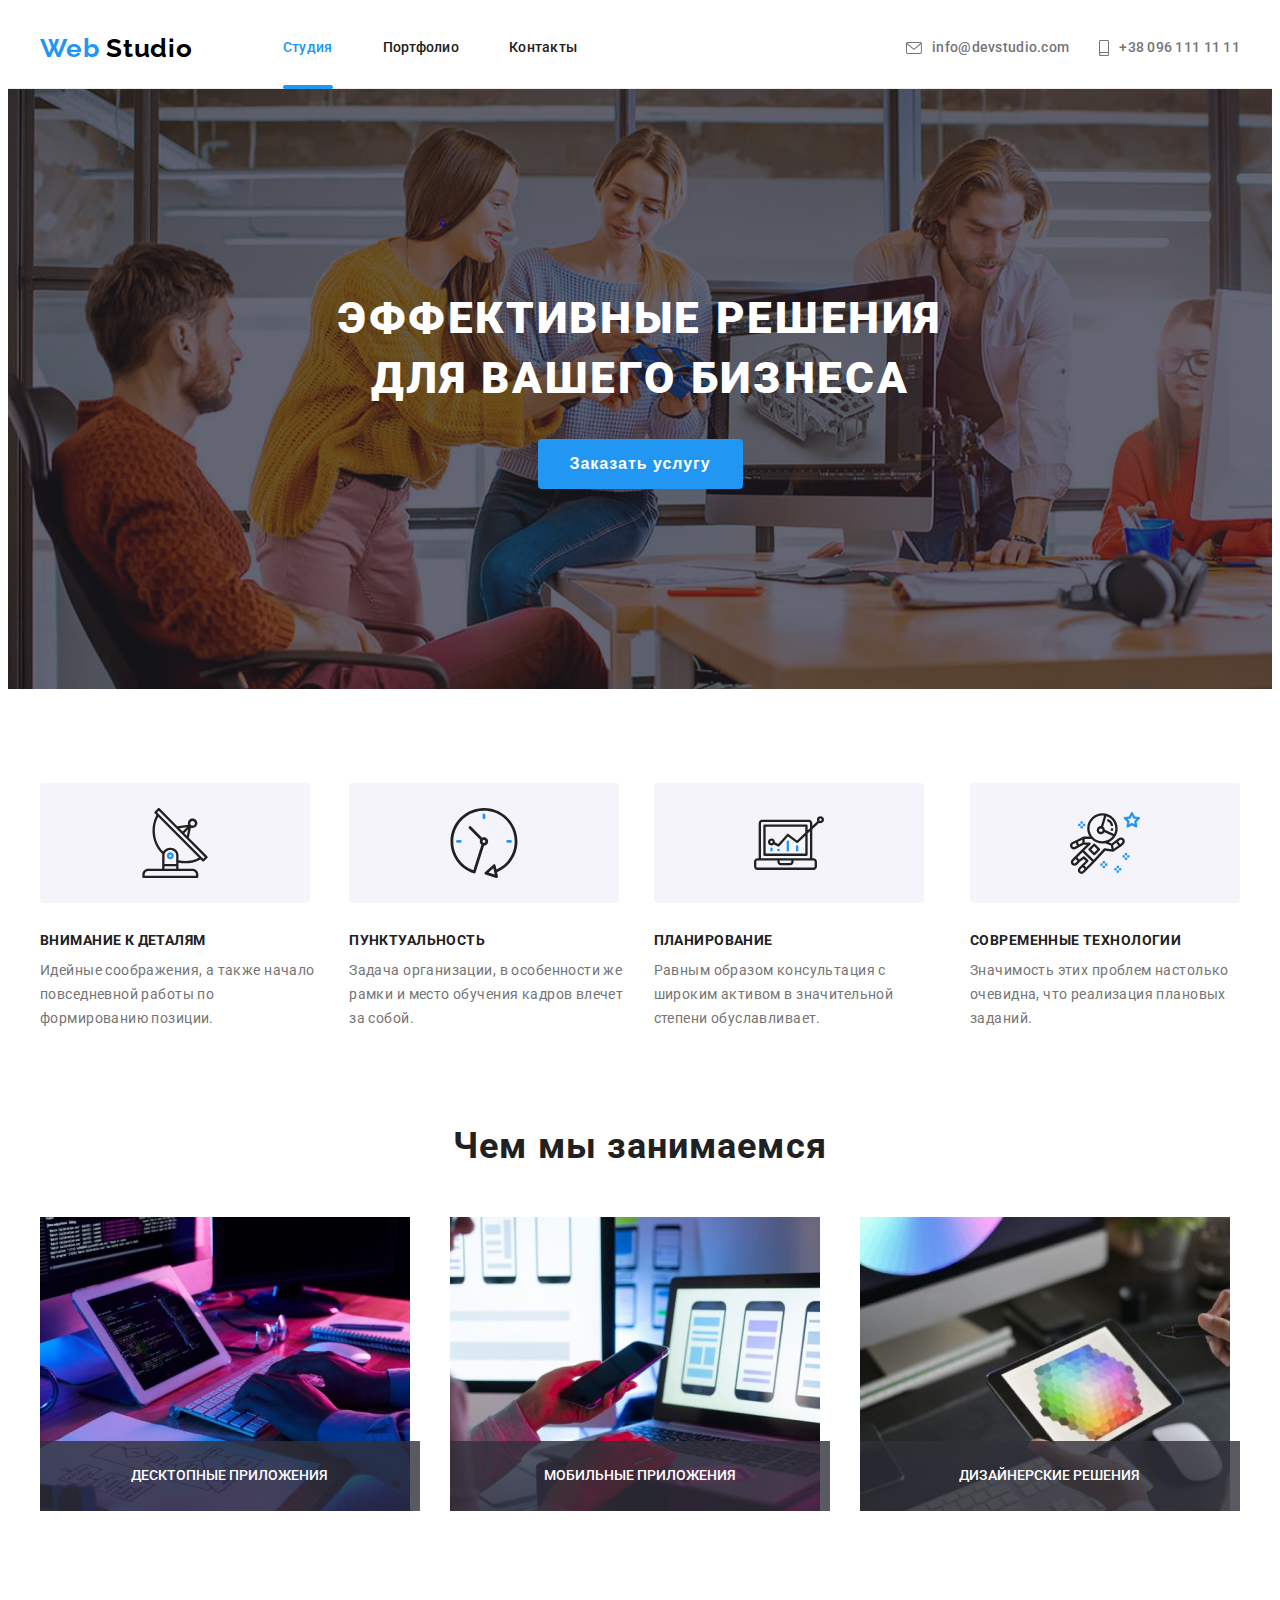
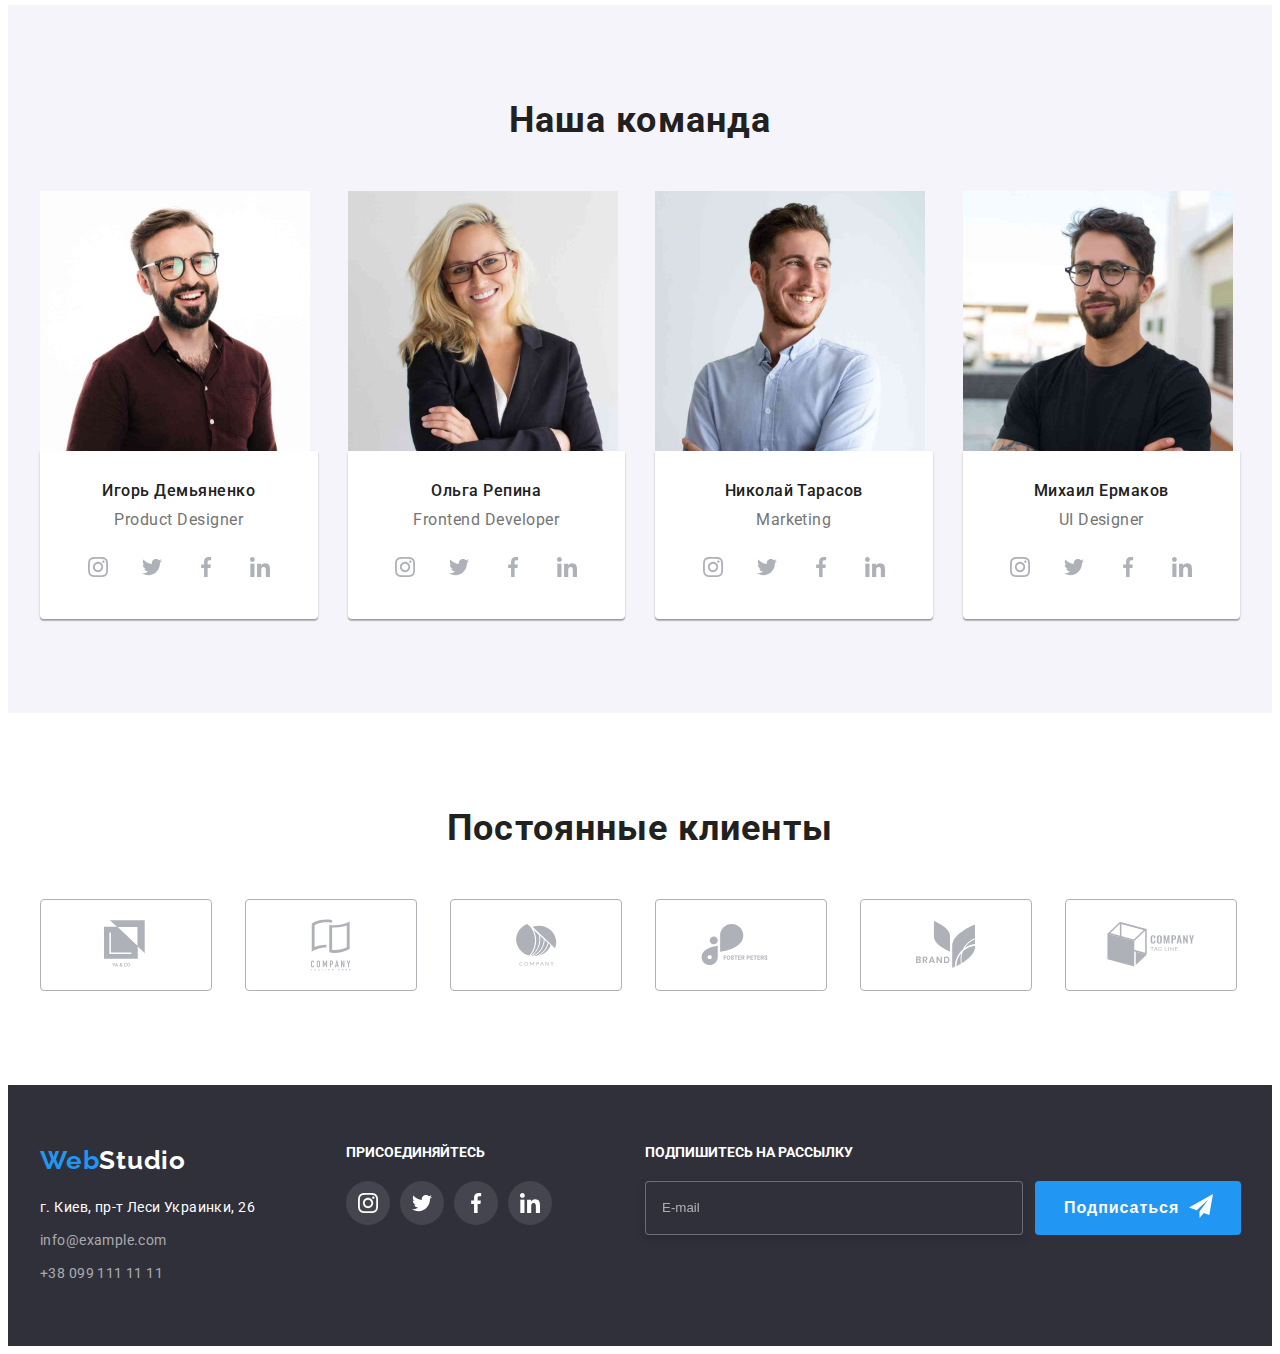
==== index.html @ 2ae550ab "initial" ====
<!DOCTYPE html>
<html lang="ru">
  <head>
    <meta charset="UTF-8" />
    <meta http-equiv="X-UA-Compatible" content="IE=edge" />
    <meta name="viewport" content="width=device-width, initial-scale=1.0" />
    <title>Document</title>
    <link rel="preconnect" href="https://fonts.gstatic.com" />
    <link
      href="https://fonts.googleapis.com/css2?family=Raleway:wght@700&family=Roboto:wght@400;500;700;900&display=swap"
      rel="stylesheet"
    />
    <link
      rel="stylesheet"
      href="https://cdnjs.cloudflare.com/ajax/libs/modern-normalize/1.0.0/modern-normalize.min.css"
      integrity="sha512-ISS7cAi1PEhQ8jnbJpJZMd29NlhNj4AWYyLOSp2CE/CsHxTCu+r+t0D2yoJudVrd0/8fTVPUVDzY5Tvli75u/g=="
      crossorigin="anonymous"
    />
    <link rel="stylesheet" href="./css/styles.css" />
  </head>
  <body>
    <header class="header">
      <div class="container">
        <nav class="navigation">
          <a class="logo link" href="./index.html">
            Web
            <span class="logo-item-header">Studio</span>
          </a>
          <ul class="navigation-list list">
            <li class="navigation-list-item">
              <a class="navigation-link link current" href="./index.html">
                Студия
              </a>
            </li>
            <li class="navigation-list-item">
              <a class="navigation-link link" href="./portfolio.html">
                Портфолио
              </a>
            </li>
            <li class="navigation-list-item">
              <a class="navigation-link link" href="">Контакты</a>
            </li>
          </ul>
        </nav>
        <ul class="list contacts-list">
          <li class="email-link-item">
            <a class="email-link link" href="mailto:info@devstudio.com">
              <svg class="icon-envelope">
                <use href="./images/sprite.svg#icon-envelope"></use>
              </svg>
              info@devstudio.com
            </a>
          </li>
          <li class="phone-link-item">
            <a class="phone-link link" href="tel:+380961111111">
              <svg class="icon-phone">
                <use href="./images/sprite.svg#icon-smartphone"></use>
              </svg>
              +38 096 111 11 11
            </a>
          </li>
        </ul>
      </div>
    </header>
    <main>
      <!-- Hero -->
      <section class="hero">
        <div class="container">
          <h1 class="hero-title">Эффективные решения для вашего бизнеса</h1>
          <button class="modal-btn" type="button" data-modal-open>
            Заказать услугу
          </button>
        </div>
      </section>
      <!-- Advantages -->
      <section class="advantages">
        <div class="container">
          <h2 class="visually-hidden">Преимущества</h2>
          <ul class="advantages-list list">
            <li class="advantages-item">
              <div class="advantages-icon">
                <svg class="advantages-icon-item">
                  <use href="./images/sprite.svg#icon-antenna"></use>
                </svg>
              </div>
              <h3 class="advantages-title">Внимание к деталям</h3>
              <p class="advantages-text">
                Идейные соображения, а также начало повседневной работы по
                формированию позиции.
              </p>
            </li>
            <li class="advantages-item">
              <div class="advantages-icon">
                <svg class="advantages-icon-item">
                  <use href="./images/sprite.svg#icon-clock"></use>
                </svg>
              </div>
              <h3 class="advantages-title">Пунктуальность</h3>
              <p class="advantages-text">
                Задача организации, в особенности же рамки и место обучения
                кадров влечет за собой.
              </p>
            </li>
            <li class="advantages-item">
              <div class="advantages-icon">
                <svg class="advantages-icon-item">
                  <use href="./images/sprite.svg#icon-diagram"></use>
                </svg>
              </div>
              <h3 class="advantages-title">Планирование</h3>
              <p class="advantages-text">
                Равным образом консультация с широким активом в значительной
                степени обуславливает.
              </p>
            </li>
            <li class="advantages-item">
              <div class="advantages-icon">
                <svg class="advantages-icon-item">
                  <use href="./images/sprite.svg#icon-astronaut"></use>
                </svg>
              </div>
              <h3 class="advantages-title">Современные технологии</h3>
              <p class="advantages-text">
                Значимость этих проблем настолько очевидна, что реализация
                плановых заданий.
              </p>
            </li>
          </ul>
        </div>
      </section>
      <!-- What we do -->
      <section class="occupation">
        <div class="container">
          <h2 class="occupation-title">Чем мы занимаемся</h2>
          <ul class="occupation-list list">
            <li class="occupation-item">
              <img
                class="occupation-img"
                src="./images/what_we_do/box_1.jpg"
                alt="Набирает текст"
                width="370"
                height="294"
              />
              <p class="occupation-text">Десктопные приложения</p>
            </li>
            <li class="occupation-item">
              <img
                src="./images/what_we_do/box_2.jpg"
                alt="Адаптирует под мобильные устройства"
                width="370"
                height="294"
              />
              <p class="occupation-text">Мобильные приложения</p>
            </li>
            <li class="occupation-item">
              <img
                src="./images/what_we_do/box_3.jpg"
                alt="Выбирает цвет"
                width="370"
                height="294"
              />
              <p class="occupation-text">Дизайнерские решения</p>
            </li>
          </ul>
        </div>
      </section>
      <!-- Our Team -->
      <section class="team">
        <div class="container">
          <h2 class="team-title">Наша команда</h2>
          <ul class="team-list list">
            <li class="team-list-item">
              <img
                class="team-list-img"
                src="./images/our_team/ihor_demyanenko.jpg"
                alt=""
                width="270"
                height="260"
              />
              <div class="team-list-wrapper">
                <h3 class="team-list-title">Игорь Демьяненко</h3>
                <p class="team-list-occupation">Product Designer</p>
                <ul class="social-list list">
                  <li class="social-list-item">
                    <a href="" class="social-list-link link">
                      <svg class="social-list-icon">
                        <use href="./images/sprite.svg#icon-instagram"></use>
                      </svg>
                    </a>
                  </li>
                  <li class="social-list-item">
                    <a href="" class="social-list-link link">
                      <svg class="social-list-icon">
                        <use href="./images/sprite.svg#icon-twitter"></use>
                      </svg>
                    </a>
                  </li>
                  <li class="social-list-item">
                    <a href="" class="social-list-link link">
                      <svg class="social-list-icon">
                        <use href="./images/sprite.svg#icon-facebook"></use>
                      </svg>
                    </a>
                  </li>
                  <li class="social-list-item">
                    <a href="" class="social-list-link link">
                      <svg class="social-list-icon">
                        <use href="./images/sprite.svg#icon-linkedin"></use>
                      </svg>
                    </a>
                  </li>
                </ul>
              </div>
            </li>
            <li class="team-list-item">
              <img
                class="team-list-img"
                src="./images/our_team/olha_repina.jpg"
                alt=""
                width="270"
                height="260"
              />
              <div class="team-list-wrapper">
                <h3 class="team-list-title">Ольга Репина</h3>
                <p class="team-list-occupation">Frontend Developer</p>
                <ul class="social-list list">
                  <li class="social-list-item">
                    <a href="" class="social-list-link link">
                      <svg class="social-list-icon">
                        <use href="./images/sprite.svg#icon-instagram"></use>
                      </svg>
                    </a>
                  </li>
                  <li class="social-list-item">
                    <a href="" class="social-list-link link">
                      <svg class="social-list-icon">
                        <use href="./images/sprite.svg#icon-twitter"></use>
                      </svg>
                    </a>
                  </li>
                  <li class="social-list-item">
                    <a href="" class="social-list-link link">
                      <svg class="social-list-icon">
                        <use href="./images/sprite.svg#icon-facebook"></use>
                      </svg>
                    </a>
                  </li>
                  <li class="social-list-item">
                    <a href="" class="social-list-link link">
                      <svg class="social-list-icon">
                        <use href="./images/sprite.svg#icon-linkedin"></use>
                      </svg>
                    </a>
                  </li>
                </ul>
              </div>
            </li>
            <li class="team-list-item">
              <img
                class="team-list-img"
                src="./images/our_team/nikolai_tarasov.jpg"
                alt=""
                width="270"
                height="260"
              />
              <div class="team-list-wrapper">
                <h3 class="team-list-title">Николай Тарасов</h3>
                <p class="team-list-occupation">Marketing</p>
                <ul class="social-list list">
                  <li class="social-list-item">
                    <a href="" class="social-list-link link">
                      <svg class="social-list-icon">
                        <use href="./images/sprite.svg#icon-instagram"></use>
                      </svg>
                    </a>
                  </li>
                  <li class="social-list-item">
                    <a href="" class="social-list-link link">
                      <svg class="social-list-icon">
                        <use href="./images/sprite.svg#icon-twitter"></use>
                      </svg>
                    </a>
                  </li>
                  <li class="social-list-item">
                    <a href="" class="social-list-link link">
                      <svg class="social-list-icon">
                        <use href="./images/sprite.svg#icon-facebook"></use>
                      </svg>
                    </a>
                  </li>
                  <li class="social-list-item">
                    <a href="" class="social-list-link link">
                      <svg class="social-list-icon">
                        <use href="./images/sprite.svg#icon-linkedin"></use>
                      </svg>
                    </a>
                  </li>
                </ul>
              </div>
            </li>
            <li class="team-list-item">
              <img
                class="team-list-img"
                src="./images/our_team/mikhail_ermakov.jpg"
                alt=""
                width="270"
                height="260"
              />
              <div class="team-list-wrapper">
                <h3 class="team-list-title">Михаил Ермаков</h3>
                <p class="team-list-occupation">UI Designer</p>
                <ul class="social-list list">
                  <li class="social-list-item">
                    <a href="" class="social-list-link link">
                      <svg class="social-list-icon">
                        <use href="./images/sprite.svg#icon-instagram"></use>
                      </svg>
                    </a>
                  </li>
                  <li class="social-list-item">
                    <a href="" class="social-list-link link">
                      <svg class="social-list-icon">
                        <use href="./images/sprite.svg#icon-twitter"></use>
                      </svg>
                    </a>
                  </li>
                  <li class="social-list-item">
                    <a href="" class="social-list-link link">
                      <svg class="social-list-icon">
                        <use href="./images/sprite.svg#icon-facebook"></use>
                      </svg>
                    </a>
                  </li>
                  <li class="social-list-item">
                    <a href="" class="social-list-link link">
                      <svg class="social-list-icon">
                        <use href="./images/sprite.svg#icon-linkedin"></use>
                      </svg>
                    </a>
                  </li>
                </ul>
              </div>
            </li>
          </ul>
        </div>
      </section>
      <!--Clients-->
      <section class="clients">
        <div class="container">
          <h2 class="occupation-title">Постоянные клиенты</h2>
          <ul class="clients-list list">
            <li class="clients-list-item">
              <a href="" class="clients-list-link link">
                <svg class="client-list-icon" width="45" height="50">
                  <use href="./images/sprite.svg#icon-client-1"></use>
                </svg>
              </a>
            </li>
            <li class="clients-list-item">
              <a href="" class="clients-list-link link">
                <svg class="client-list-icon" width="40" height="52">
                  <use href="./images/sprite.svg#icon-client-2"></use>
                </svg>
              </a>
            </li>
            <li class="clients-list-item">
              <a href="" class="clients-list-link link">
                <svg class="client-list-icon" width="41" height="42">
                  <use href="./images/sprite.svg#icon-client-3"></use>
                </svg>
              </a>
            </li>
            <li class="clients-list-item">
              <a href="" class="clients-list-link link">
                <svg class="client-list-icon" width="80" height="42">
                  <use href="./images/sprite.svg#icon-client-4"></use>
                </svg>
              </a>
            </li>
            <li class="clients-list-item">
              <a href="" class="clients-list-link link">
                <svg class="client-list-icon" width="59" height="47">
                  <use href="./images/sprite.svg#icon-client-5"></use>
                </svg>
              </a>
            </li>
            <li class="clients-list-item">
              <a href="" class="clients-list-link link">
                <svg class="client-list-icon" width="88" height="45">
                  <use href="./images/sprite.svg#icon-client-6"></use>
                </svg>
              </a>
            </li>
          </ul>
        </div>
      </section>
    </main>
    <footer class="footer">
      <div class="container">
        <div class="adress">
          <a class="logo link" href="./index.html">
            <p class="logo-link-text">
              Web
              <span class="logo-item-footer">Studio</span>
            </p>
          </a>
          <address class="address">
            <ul class="footer-list list">
              <li class="footer-item">
                <a
                  class="footer-direct-address link"
                  href="https://goo.gl/maps/nKiDBG7Q7srMkNem7"
                  target="_blank"
                  rel="noopener noreferrer"
                >
                  г. Киев, пр-т Леси Украинки, 26
                </a>
              </li>
              <li class="footer-item">
                <a class="footer-link link" href="mailto:info@example.com">
                  info@example.com
                </a>
              </li>
              <li class="footer-item">
                <a class="footer-link link" href="tel:+380991111111">
                  +38 099 111 11 11
                </a>
              </li>
            </ul>
          </address>
        </div>
        <div class="social-footer">
          <h2 class="footer-title">присоединяйтесь</h2>
          <ul class="social-list list">
            <li class="social-list-item">
              <a href="" class="social-list-link link">
                <svg class="social-list-icon">
                  <use href="./images/sprite.svg#icon-instagram"></use>
                </svg>
              </a>
            </li>
            <li class="social-list-item">
              <a href="" class="social-list-link link">
                <svg class="social-list-icon">
                  <use href="./images/sprite.svg#icon-twitter"></use>
                </svg>
              </a>
            </li>
            <li class="social-list-item">
              <a href="" class="social-list-link link">
                <svg class="social-list-icon">
                  <use href="./images/sprite.svg#icon-facebook"></use>
                </svg>
              </a>
            </li>
            <li class="social-list-item">
              <a href="" class="social-list-link link">
                <svg class="social-list-icon">
                  <use href="./images/sprite.svg#icon-linkedin"></use>
                </svg>
              </a>
            </li>
          </ul>
        </div>
        <div class="subscribe">
          <p class="subscribe-text">Подпишитесь на рассылку</p>
          <form action="" class="subscribe-form">
            <label for="subscribe-form-input">
              <div class="subscribe-form-input-wrapper">
                <input
                  type="email"
                  class="subscribe-input"
                  placeholder="E-mail"
                  name="subscribe-email"
                />
                <button type="submit" class="subscribe-btn">
                  Подписаться
                  <svg class="subscribe-btn-icon">
                    <use
                      href="./images/sprite.svg#icon-subscribe-btn-icon"
                    ></use>
                  </svg>
                </button>
              </div>
            </label>
          </form>
        </div>
      </div>
    </footer>
    <div class="backdrop is-hidden" data-modal>
      <div class="modal">
        <button type="button" class="modal-close-btn" data-modal-close>
          <svg class="modal-close-btn-icon" width="11" height="11">
            <use href="./images/sprite.svg#icon-close"></use>
          </svg>
        </button>
        <p class="modal-title">Оставьте свои данные, мы вам перезвоним</p>
        <form action="" class="modal-form">
          <label for="" name="user-name" class="modal-form-field">
            Имя
            <span class="modal-form-input-wrapper">
              <input
                type="text"
                required
                class="modal-form-input"
                minlength="2"
                name="user-name"
              />
              <svg class="modal-form-icon">
                <use href="./images/sprite.svg#icon-person-icon"></use>
              </svg>
            </span>
          </label>
          <label for="" name="user-tel" class="modal-form-field">
            Телефон
            <span class="modal-form-input-wrapper">
              <input
                type="tel"
                required
                class="modal-form-input"
                pattern="[0-9]{3}-[0-9]{3}-[0-9]{2}-[0-9]{2}"
                title="099-111-11-11"
                name="user-tel"
              />
              <svg class="modal-form-icon">
                <use href="./images/sprite.svg#icon-person-phone"></use>
              </svg>
            </span>
          </label>
          <label for="" name="user-email" class="modal-form-field">
            Почта
            <span class="modal-form-input-wrapper">
              <input type="email" class="modal-form-input" name="user-email" />
              <svg class="modal-form-icon">
                <use href="./images/sprite.svg#icon-person-email"></use>
              </svg>
            </span>
          </label>
          <label for="" class="modal-form-field">
            Комментарий
            <textarea
              name="user-message"
              placeholder="Введите текст"
              class="modal-form-message"
            ></textarea>
          </label>
          <input
            id="user-term"
            type="checkbox"
            bame="user-term"
            value=""
            class="modal-form-term visually-hidden"
          />
          <label for="user-term" class="modal-form-check-desk"
            >Соглашаюсь с рассылкой и принимаю&nbsp;<a href=""
              >Условия договора</a
            >
          </label>
          <button type="submit" class="modal-form-btn">Отправить</button>
        </form>
      </div>
    </div>
    <script src="./js/modal.js"></script>
  </body>
</html>
---- css/styles.css ----
:root {
  --main-font: "Roboto", sans-serif;
  --secondary-font: "Raleway", sans-serif;
  --accent-color: #2196f3;
  --background-color: #ffffff;
  --background-hero-footer: #2f303a;
  --h-color: #212121;
  --text-color: #757575;
  --background-team: #f5f4fa;
  --logo-item-header: #000000;
  --padding-top: 94px;
  --padding-bottom: 94px;
}

h1,
h2,
h3,
h4,
h5,
h6,
p {
  margin: 0;
}

ul,
ol {
  margin: 0;
  padding: 0;
}

img {
  display: block;
  max-width: 100%;
  height: auto;
}

.link {
  text-decoration: none;
  display: block;
}

.list {
  list-style: none;
}

.address {
  font-style: normal;
}

.visually-hidden {
  position: absolute !important;
  clip: rect(1px 1px 1px 1px); /* IE6, IE7 */
  clip: rect(1px, 1px, 1px, 1px);
  padding: 0 !important;
  border: 0 !important;
  height: 1px !important;
  width: 1px !important;
  overflow: hidden;
}

body {
  font-family: var(--main-font);
  background: var(--background-color);
  font-size: 16px;
}

.container {
  margin: 0 auto;
  width: 1200px;
  padding-left: 15px;
  padding-right: 15px;
}

/* BUTTONS */

.filters {
  padding-top: var(--padding-top);
  padding-bottom: var(--padding-bottom);
}

.filters-list {
  display: flex;
  justify-content: center;
  margin-bottom: 50px;
}

.filters-items:not(:last-child) {
  margin-right: 8px;
}

.modal-btn {
  padding: 10px 32px;
  min-width: 200px;
  font-weight: bold;
  font-size: 16px;
  line-height: 1.88;
  letter-spacing: 0.06em;
  color: var(--background-color);
  cursor: pointer;
  background-color: var(--accent-color);
  border: none;
  border-radius: 4px;
  transition: background-color 250ms cubic-bezier(0.4, 0, 0.2, 1);
}

.modal-btn:focus,
.modal-btn:hover {
  box-shadow: 0px 4px 4px rgba(0, 0, 0, 0.15);
  background-color: var(--accent-color);
}

.filters-btn {
  padding: 6px 22px;
  min-width: 73px;
  font-weight: 500;
  font-size: 16px;
  line-height: 1.6;
  letter-spacing: 0.03em;
  color: var(--h-color);
  cursor: pointer;
  border: none;
  border-radius: 4px;
  transition: background-color 250ms cubic-bezier(0.4, 0, 0.2, 1),
    box-shadow 250ms cubic-bezier(0.4, 0, 0.2, 1),
    background-color 250ms cubic-bezier(0.4, 0, 0.2, 1);
}

.filters-btn:hover,
.filters-btn:focus {
  background-color: var(--accent-color);
  color: var(--background-color);
  box-shadow: 0px 3px 1px rgba(0, 0, 0, 0.1), 0px 1px 2px rgba(0, 0, 0, 0.08),
    0px 2px 2px rgba(0, 0, 0, 0.12);
}

/* BUTTONS END */

/* HEADER */

.icon-envelope {
  width: 16px;
  height: 12px;
  margin-right: 10px;
  transition: fill 250ms cubic-bezier(0.4, 0, 0.2, 1);
  fill: var(--text-color);
}

.icon-phone {
  width: 10px;
  height: 16px;
  margin-right: 10px;
  transition: fill 250ms cubic-bezier(0.4, 0, 0.2, 1);
  fill: var(--text-color);
}

.email-link:hover .icon-envelope,
.email-link:focus .icon-envelope,
.phone-link:hover .icon-phone,
.phone-link:focus .icon-phone {
  fill: var(--accent-color);
}

.phone-link-item {
  margin-left: 30px;
}

.email-link,
.phone-link {
  display: flex;
  align-items: center;
  font-weight: 500;
  font-size: 14px;
  line-height: 1.14;
  color: var(--text-color);
  letter-spacing: 0.02em;
  padding-top: 32px;
  padding-bottom: 32px;
  transition: color 250ms cubic-bezier(0.4, 0, 0.2, 1);
}

.email-link:focus,
.email-link:hover,
.phone-link:focus,
.phone-link:hover {
  color: var(--accent-color);
}

.header {
  border-bottom: 1px solid #ececec;
}

.navigation-list-item:not(:last-child) {
  margin-right: 50px;
}
.header .container {
  display: flex;
  align-items: center;
}

.navigation {
  display: flex;
  align-items: center;
}

.navigation-list {
  display: flex;
  align-items: center;
}

.navigation-list-item {
  display: flex;
  flex-direction: column;
}

.navigation-link {
  position: relative;
  font-weight: 500;
  font-size: 14px;
  line-height: 1.14;
  letter-spacing: 0.02em;
  color: var(--h-color);
  padding-top: 32px;
  padding-bottom: 32px;
  transition: color 250ms cubic-bezier(0.4, 0, 0.2, 1);
}

.current {
  color: var(--accent-color);
}

.current::after {
  position: absolute;
  content: "";
  width: 100%;
  height: 4px;
  border-radius: 2px;
  background-color: var(--accent-color);
  /* transition: transform 250ms cubic-bezier(0.4, 0, 0.2, 1); */
  left: 0;
  bottom: -1px;
}

.navigation-link:hover,
.navigation-link:focus {
  color: var(--accent-color);
}

.contacts-list {
  display: flex;
  margin-left: auto;
}

/* END HEADER */

/* HERO */

.hero .container {
  display: flex;
  flex-direction: column;
  text-align: center;
  align-items: center;
  margin: 0 auto;
}

.hero {
  max-width: 1600px;
  background-color: var(--background-hero-footer);
  padding-top: 200px;
  padding-bottom: 200px;
  background-image: linear-gradient(
      rgba(47, 48, 58, 0.4),
      rgba(47, 48, 58, 0.4)
    ),
    url("../images/hero/bg.jpg");
  background-repeat: no-repeat;
  background-size: cover;
  margin: 0 auto;
}

.hero-title {
  margin: 0 auto;
  max-width: 700px;
  max-height: 120px;
  font-weight: 900;
  font-size: 44px;
  line-height: 1.36;
  letter-spacing: 0.06em;
  text-transform: uppercase;
  color: var(--background-color);
  margin-bottom: 30px;
}

/* END HERO */

/* ADVANTAGES */

.advantages-icon {
  display: flex;
  align-items: center;
  justify-content: center;
  width: 270px;
  height: 120px;
  background-color: var(--background-team);
  margin-bottom: 30px;
  border-radius: 4px;
}

.advantages-icon-item {
  width: 70px;
  height: 70px;
}

.advantages-title {
  margin-bottom: 10px;
}

.advantages-item {
  margin-left: 30px;
  margin-top: 30px;
}

.advantages-list {
  display: flex;
  margin-left: -30px;
  margin-top: -30px;
  flex-basis: calc(100% / 4 - 30px);
}

.advantages {
  padding-top: var(--padding-top);
  padding-bottom: var(--padding-bottom);
}

.advantages-title {
  font-weight: bold;
  font-size: 14px;
  line-height: 1.14;
  letter-spacing: 0.03em;
  text-transform: uppercase;
  color: var(--h-color);
}

.advantages-text {
  font-size: 14px;
  line-height: 1.71;
  letter-spacing: 0.03em;
  color: var(--text-color);
}

/* ADVANTAGES END */

/* OCCUPATION */

.occupation {
  padding-bottom: var(--padding-bottom);
}

.occupation-list {
  display: flex;
  margin-left: -30px;
  margin-top: -30px;
}

.occupation-item {
  margin-left: 30px;
  margin-top: 30px;
  flex-basis: calc(100% / 3 - 30px);
  position: relative;
}

.occupation-text {
  display: flex;
  align-items: center;
  justify-content: center;
  height: 70px;
  position: absolute;
  font-size: 14px;
  line-height: 1.14;
  font-weight: 500;
  bottom: 0;
  background: rgba(47, 48, 58, 0.8);
  color: var(--background-color);
  text-transform: uppercase;
  width: 100%;
  text-align: center;
}

.occupation .occupation-title {
  margin-bottom: 50px;
}

.occupation-title {
  margin-bottom: var(--margin-bottom-headers-buttons);
  text-align: center;
  font-weight: bold;
  font-size: 36px;
  line-height: 1.17;
  letter-spacing: 0.03em;
  color: var(--h-color);
}

/* OCCUPATION END */

/* TEAM */

.social-list-link {
  display: flex;
  justify-content: center;
  align-items: center;
  width: 44px;
  height: 44px;
  border-radius: 50%;
  background-color: var(--background-color);
  transition: background-color 250ms cubic-bezier(0.4, 0, 0.2, 1),
    fill 250ms cubic-bezier(0.4, 0, 0.2, 1);
}

.social-list-item:not(:last-child) {
  margin-right: 10px;
}

.social-list-link:hover .social-list-icon,
.social-list-link:focus .social-list-icon {
  fill: var(--background-color);
}

.social-list-link:hover,
.social-list-link:focus {
  background-color: var(--accent-color);
}

.social-list {
  display: flex;
  align-items: center;
  justify-content: space-between;
  margin-top: 16px;
}

.social-list-icon {
  width: 20px;
  height: 20px;
  fill: #afb1b8;
  transition: fill 250ms cubic-bezier(0.4, 0, 0.2, 1);
}

.team-list-wrapper {
  padding-top: 30px;
  padding-bottom: 30px;
  padding-right: 32px;
  padding-left: 32px;
  display: flex;
  flex-direction: column;
  align-items: center;
  background: var(--background-color);
  box-shadow: 0px 1px 3px rgba(0, 0, 0, 0.12), 0px 1px 1px rgba(0, 0, 0, 0.14),
    0px 2px 1px rgba(0, 0, 0, 0.2);
  border-radius: 0px 0px 4px 4px;
}

.team-list-item {
  margin-left: 30px;
  margin-top: 30px;
  flex-basis: calc(100% / 4 - 30px);
}

.team-list {
  display: flex;
  margin-left: -30px;
  margin-top: -30px;
}

.team {
  background-color: var(--background-team);
  padding-top: var(--padding-top);
  padding-bottom: var(--padding-bottom);
}

.team-title {
  margin-bottom: 50px;
  text-align: center;
  font-weight: bold;
  font-size: 36px;
  line-height: 1.17;
  letter-spacing: 0.03em;
  color: var(--h-color);
}

.team-list-title {
  margin-bottom: 10px;
  font-weight: 500;
  font-size: 16px;
  line-height: 1.19;
  letter-spacing: 0.03em;
  color: var(--h-color);
}

.team-list-occupation {
  font-size: 16px;
  line-height: 1.19;
  letter-spacing: 0.03em;
  color: var(--text-color);
}

/* TEAM END */

/* CLIENTS */

.clients-list {
  margin-left: -30px;
  margin-top: -30px;
  display: flex;
  justify-content: center;
  align-items: center;
}

.clients-list-item {
  margin-left: 30px;
  margin-top: 30px;
  flex-basis: calc(100% / 6 - 30px);
  fill: #afb1b8;
}

.clients {
  padding-top: var(--padding-top);
  padding-bottom: var(--padding-bottom);
}

.clients .occupation-title {
  margin-bottom: 50px;
}

.clients-list-link {
  display: flex;
  align-items: center;
  justify-content: center;
  width: 170px;
  height: 90px;
  border: 1px solid #afb1b8;
  border-radius: 4px;
  fill: #afb1b8;
  transition: fill 250ms cubic-bezier(0.4, 0, 0.2, 1),
    border-color 250ms cubic-bezier(0.4, 0, 0.2, 1);
}

.clients-list-link:hover,
.clients-list-link:focus {
  cursor: pointer;
  border-color: var(--accent-color);
  fill: var(--accent-color);
}

.clients-list-link:focus .client-list-icon {
  fill: var(--accent-color);
  border-color: var(--accent-color);
}

/* CLIENTS END */

/* LOGO */

.logo {
  font-family: var(--secondary-font);
  font-weight: bold;
  font-size: 26px;
  line-height: 1.19;
  letter-spacing: 0.03em;
  color: var(--accent-color);
}

.logo {
  margin-right: 90px;
}

.logo-item-header {
  color: var(--logo-item-header);
}

.logo-item-footer {
  color: var(--background-color);
}

/* LOGO END */

/* FOOTER */

.footer-title {
  color: var(--background-color);
  font-size: 14px;
  line-height: 1.14;
  text-transform: uppercase;
}

.address {
  margin-top: 20px;
}

.footer {
  background-color: var(--background-hero-footer);
  padding-top: 60px;
  padding-bottom: 60px;
}

.footer .container {
  display: flex;
}

.adress,
.social-footer {
  align-items: baseline;
}

.social-footer .social-list {
  margin-top: 20px;
}

.social-footer .social-list-icon {
  fill: var(--background-color);
}

.social-footer .social-list-link {
  fill: var(--background-color);
  background-color: rgba(255, 255, 255, 0.1);
  transition: fill 250ms cubic-bezier(0.4, 0, 0.2, 1),
    background-color 250ms cubic-bezier(0.4, 0, 0.2, 1);
}

.social-list-link:hover,
.social-list-link:focus {
  background-color: var(--accent-color);
}

.social-footer {
  margin-left: 70px;
}

.footer-direct-address {
  font-size: 14px;
  line-height: 1.71;
  letter-spacing: 0.03em;
  color: var(--background-color);
  transition: color 250ms cubic-bezier(0.4, 0, 0.2, 1);
}

.footer-link {
  font-size: 14px;
  line-height: 1.71;
  letter-spacing: 0.03em;
  color: rgba(255, 255, 255, 0.6);
  transition: color 250ms cubic-bezier(0.4, 0, 0.2, 1);
}

.footer-item:not(:last-child) {
  margin-bottom: 9px;
}

.footer-direct-address:hover,
.footer-direct-address:focus,
.footer-link:hover,
.footer-link:focus {
  color: var(--accent-color);
}

.subscribe {
  margin-left: 93px;
}

.subscribe-text {
  color: var(--background-color);
  margin-bottom: 20px;
  text-transform: uppercase;
  font-weight: 700;
  font-size: 14px;
  line-height: 1.14;
}

.subscribe-form-input-wrapper {
  display: flex;
}

.subscribe-input {
  border: 1px solid rgba(255, 255, 255, 0.3);
  filter: drop-shadow(0px 4px 4px rgba(0, 0, 0, 0.15));
  border-radius: 4px;
  background-color: var(--background-hero-footer);
  height: 50px;
  width: 358px;
  padding-left: 16px;
  margin-right: 12px;
  color: var(--background-color);
}

.subscribe-input::placeholder {
  color: rgba(255, 255, 255, 0.6);
  padding-top: 15px;
}

.subscribe-btn {
  padding: 10px 62px 10px 29px;
  min-width: 200px;
  font-weight: bold;
  font-size: 16px;
  line-height: 1.88;
  letter-spacing: 0.06em;
  color: var(--background-color);
  cursor: pointer;
  background-color: var(--accent-color);
  border: none;
  border-radius: 4px;
  transition: background-color 250ms cubic-bezier(0.4, 0, 0.2, 1);
  position: relative;
}

.subscribe-btn:focus,
.subscribe-btn:hover {
  box-shadow: 0px 4px 4px rgba(0, 0, 0, 0.15);
  background-color: var(--accent-color);
}

.subscribe-btn-icon {
  position: absolute;
  width: 24px;
  height: 24px;
  right: 28px;
  top: 13px;
}

.logo-link-text {
  display: flex;
}

/* FOOTER END */

/* PROJECTS */

.overlay {
  font-style: var(--main-font);
  font-size: 18px;
  line-height: 1.55;
  color: var(--background-color);
  position: absolute;
  top: 0;
  left: 0;
  background: rgba(33, 150, 243, 0.9);
  padding: 63px 24px;
  height: 100%;
  transform: translateY(100%);
  transition: transform 250ms cubic-bezier(0.4, 0, 0.2, 1),
    opacity 250ms cubic-bezier(0.4, 0, 0.2, 1);
}

.projects-item-wrapper {
  position: relative;
  overflow: hidden;
}

.projects {
  padding-bottom: var(--padding-bottom);
}

.projects-list-wrapper {
  padding: 20px 24px;
  border-bottom: 1px solid #eeeeee;
  border-left: 1px solid #eeeeee;
  border-right: 1px solid #eeeeee;
  background: var(--background-color);
}

.projects-item {
  margin-left: 30px;
  margin-top: 30px;
  flex-basis: calc(100% / 3 - 30px);
}

.projects-item-link {
  transition: box-shadow 250ms cubic-bezier(0.4, 0, 0.2, 1);
}

.projects-item-link:hover,
.projects-item-link:focus {
  box-shadow: 0px 1px 1px rgba(0, 0, 0, 0.12), 0px 4px 4px rgba(0, 0, 0, 0.06),
    1px 4px 6px rgba(0, 0, 0, 0.16);
}

.projects-item-link:hover .overlay,
.projects-item-link:focus .overlay {
  transform: translateY(0%);
  opacity: 1;
}

.projects-list {
  margin-left: -30px;
  margin-top: -30px;
  display: flex;
  flex-wrap: wrap;
}

.projects-title {
  font-weight: bold;
  font-size: 18px;
  line-height: 2;
  letter-spacing: 0.06em;
  color: var(--h-color);
}

.projects-text {
  font-size: 16px;
  line-height: 1.87;
  letter-spacing: 0.03em;
  color: var(--text-color);
}

/* PROJECTS END */

/* MODAL */

.backdrop {
  position: fixed;
  top: 0;
  left: 0;
  width: 100vw;
  height: 100vh;
  background-color: rgba(0, 0, 0, 0.2);
  transition: all 250ms cubic-bezier(0.4, 0, 0.2, 1);
}

.modal {
  position: relative;
  width: 528px;
  height: 581px;
  top: 50%;
  left: 50%;
  transform: translate(-50%, -50%);
  background-color: var(--background-color);
  padding: 40px;
}

.modal-close-btn {
  top: 8px;
  right: 8px;
  position: absolute;
  border-radius: 50%;
  cursor: pointer;
  border: 1px solid rgba(0, 0, 0, 0.1);
  width: 30px;
  height: 30px;
  background: transparent;
  padding: 0;
  transition: fill 250ms cubic-bezier(0.4, 0, 0.2, 1),
    border-color 250ms cubic-bezier(0.4, 0, 0.2, 1);
}

.modal-close-btn:hover {
  fill: var(--accent-color);
  border-color: var(--accent-color);
}

.is-hidden {
  visibility: hidden;
  opacity: 0;
  pointer-events: none;
}

.modal-form {
  display: flex;
  flex-direction: column;
}

.modal-form-input {
  width: 100%;
  border: 1px solid rgba(33, 33, 33, 0.2);
  border-radius: 4px;
  height: 40px;
  padding-left: 42px;
  transition: border-color 250ms cubic-bezier(0.4, 0, 0.2, 1);
}

.modal-form-input:focus {
  border-color: var(--accent-color);
  outline: none;
}

.modal-form-input-wrapper {
  position: relative;
  margin-top: 4px;
  display: block;
  margin-bottom: 10px;
}

.modal-form-icon {
  width: 18px;
  height: 18px;
  position: absolute;
  top: 50%;
  transform: translateY(-50%);
  left: 12px;
  transition: fill 250ms cubic-bezier(0.4, 0, 0.2, 1);
}

.modal-form-input:focus + .modal-form-icon {
  fill: var(--accent-color);
}

.modal-form-message {
  width: 100%;
  resize: none;
  border: 1px solid rgba(33, 33, 33, 0.2);
  height: 120px;
  border-radius: 4px;
  padding: 12px 16px;
  transition: border-color 250ms cubic-bezier(0.4, 0, 0.2, 1);
  margin-top: 4px;
  margin-bottom: 20px;
}

.modal-form-message::placeholder {
  color: rgba(117, 117, 117, 0.5);
}

.modal-form-message:focus {
  border-color: var(--accent-color);
  outline: none;
}

.modal-form-check-desk {
  display: flex;
  justify-content: center;
  font-size: 14px;
  line-height: 1.7;
  margin-bottom: 20px;
  color: var(--text-color);
}

.modal-form-check-desk::before {
  content: "";
  display: block;
  width: 16px;
  height: 16px;
  border: 1px solid var(--h-color);
  cursor: pointer;
  margin-right: 7px;
  border-radius: 2px;
}

.modal-form-term:checked + .modal-form-check-desk::before {
  background-image: url("../images/modal/icon-check.svg");
  background-position: center;
}

.modal-form-btn {
  padding: 10px 32px;
  min-width: 200px;
  font-weight: bold;
  font-size: 16px;
  line-height: 1.88;
  letter-spacing: 0.06em;
  color: var(--background-color);
  cursor: pointer;
  background-color: var(--accent-color);
  border: none;
  border-radius: 4px;
  transition: background-color 250ms cubic-bezier(0.4, 0, 0.2, 1);
  align-self: center;
}

.modal-form-btn:focus,
.modal-form-btn:hover {
  box-shadow: 0px 4px 4px rgba(0, 0, 0, 0.15);
  background-color: var(--accent-color);
}

.modal-title {
  font-weight: 700;
  font-size: 20px;
  line-height: 1.15;
  justify-content: center;
  display: flex;
  margin-bottom: 12px;
}

.modal-form-field {
  font-size: 12px;
  line-height: 1.16;
  color: var(--text-color);
}

/* MODAL END */
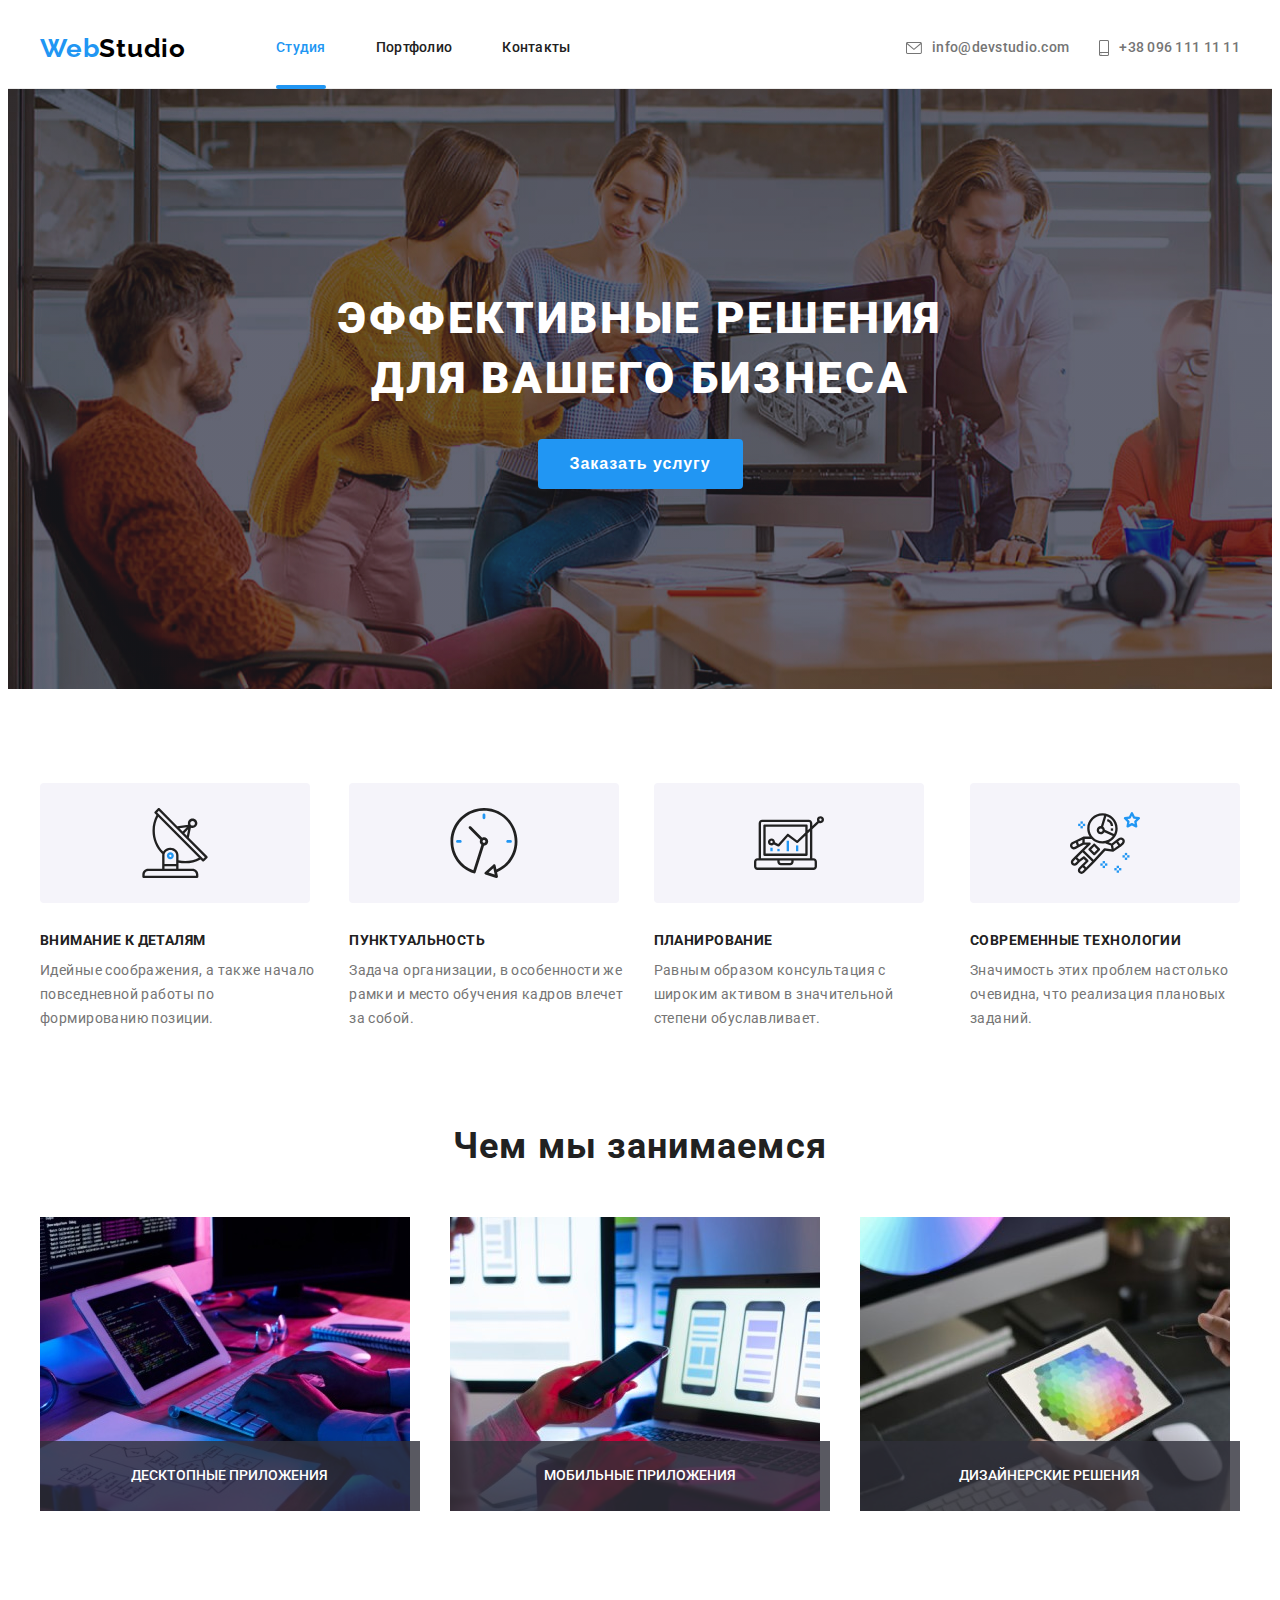
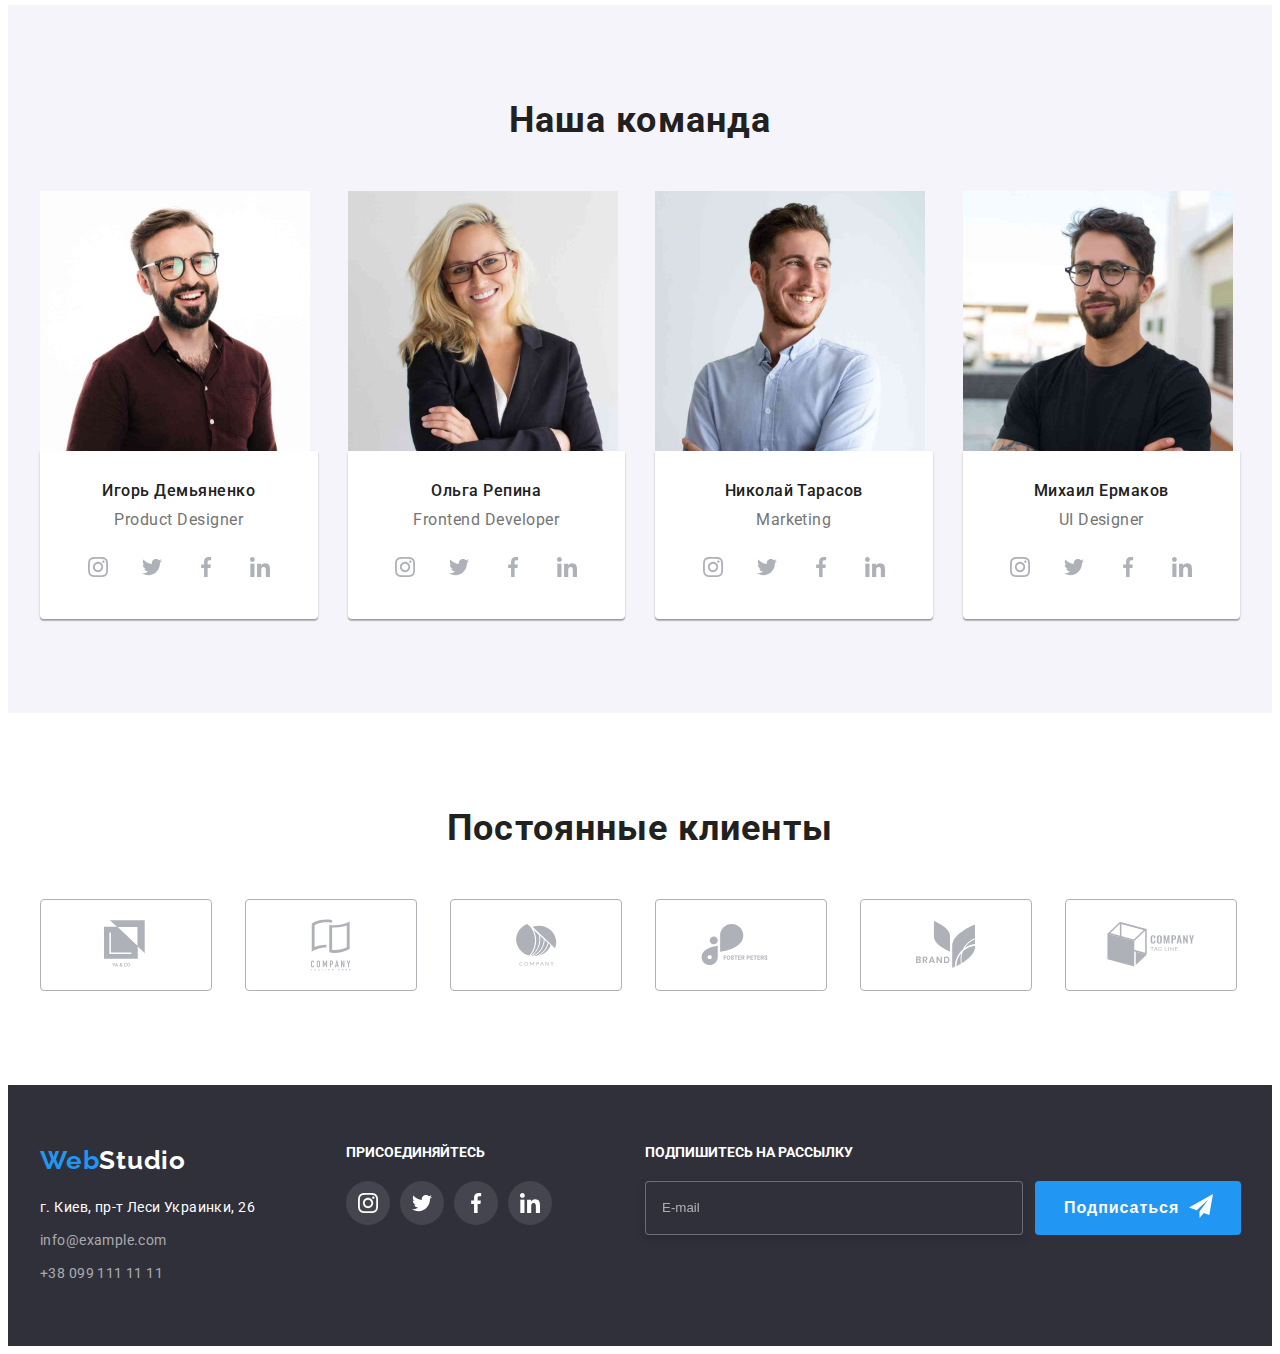
==== commit 6b476ada: "исправляет лого" ====
--- a/index.html
+++ b/index.html
@@ -23,8 +23,10 @@
       <div class="container">
         <nav class="navigation">
           <a class="logo link" href="./index.html">
-            Web
-            <span class="logo-item-header">Studio</span>
+            <p class="logo-link-text">
+              Web
+              <span class="logo-item-header">Studio</span>
+            </p>
           </a>
           <ul class="navigation-list list">
             <li class="navigation-list-item">
--- a/css/styles.css
+++ b/css/styles.css
@@ -922,6 +922,7 @@
 }
 
 .modal-form-check-desk {
+  align-items: center;
   display: flex;
   justify-content: center;
   font-size: 14px;
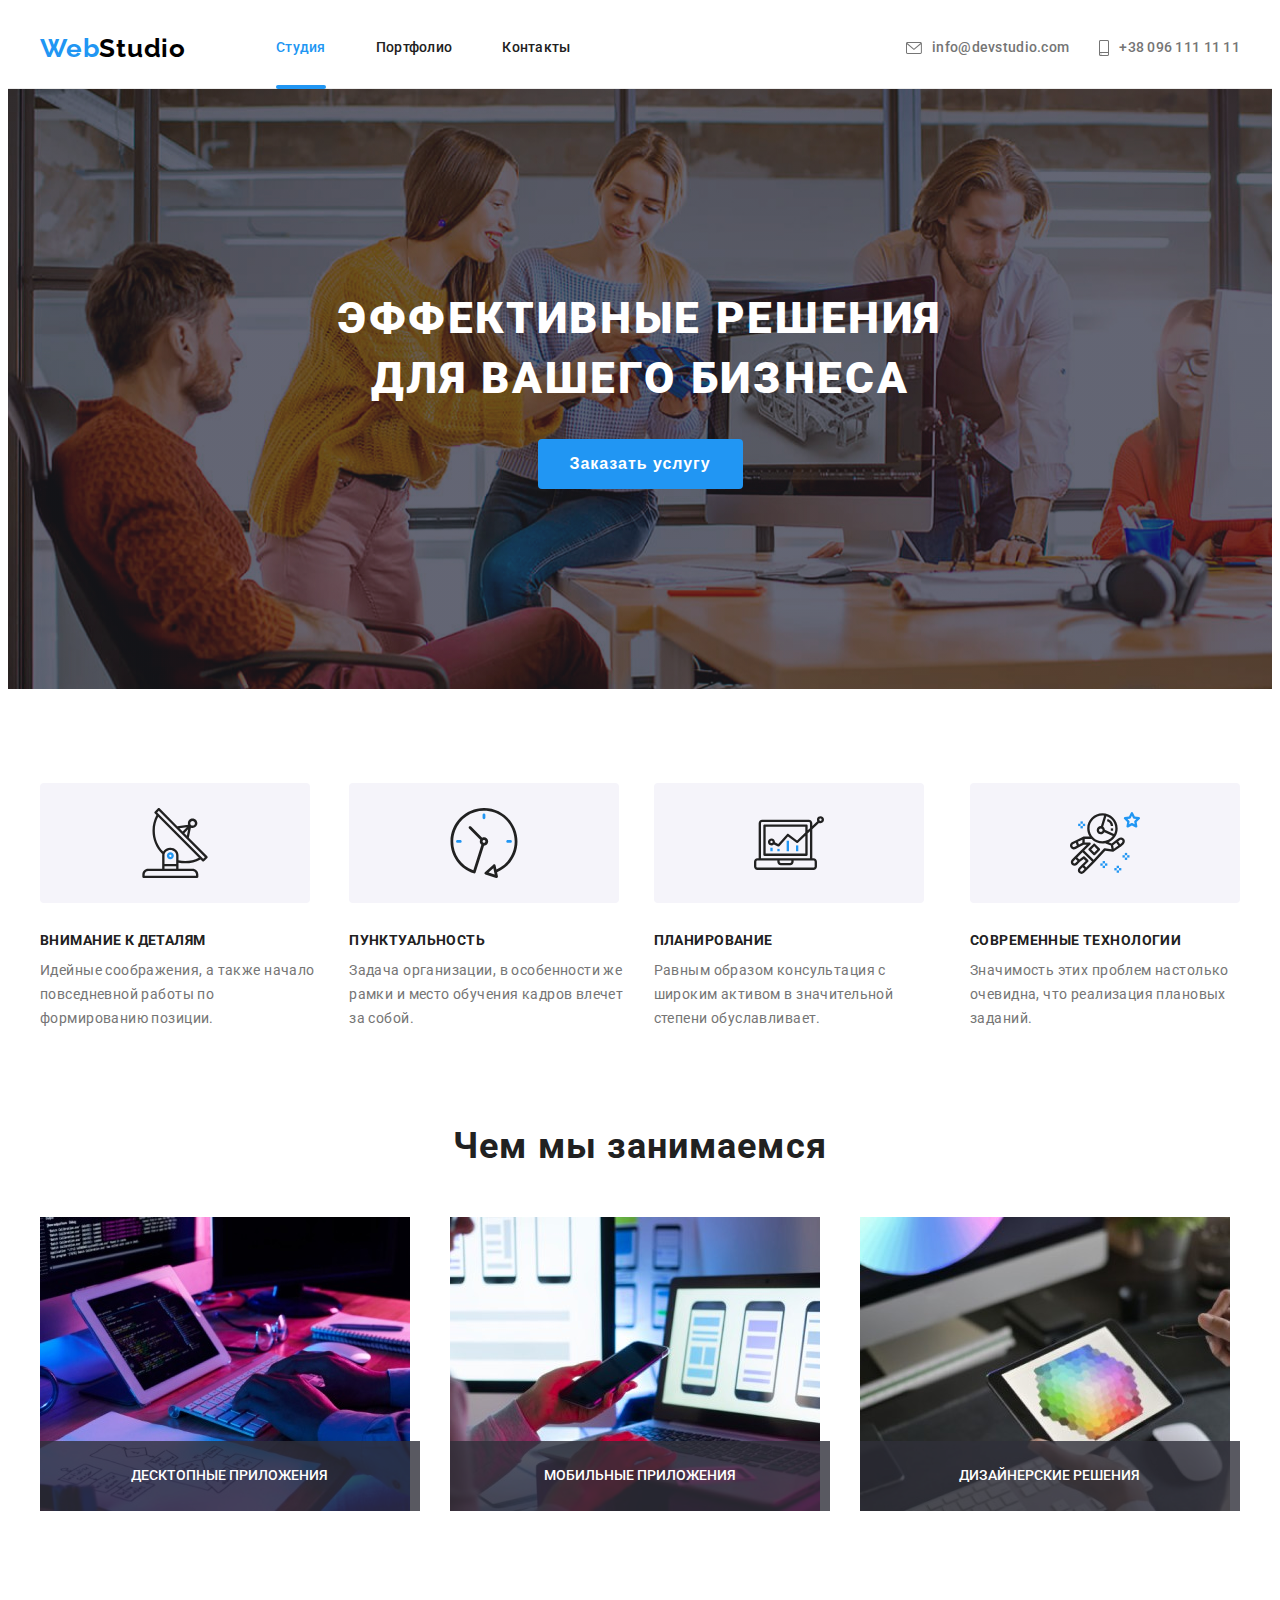
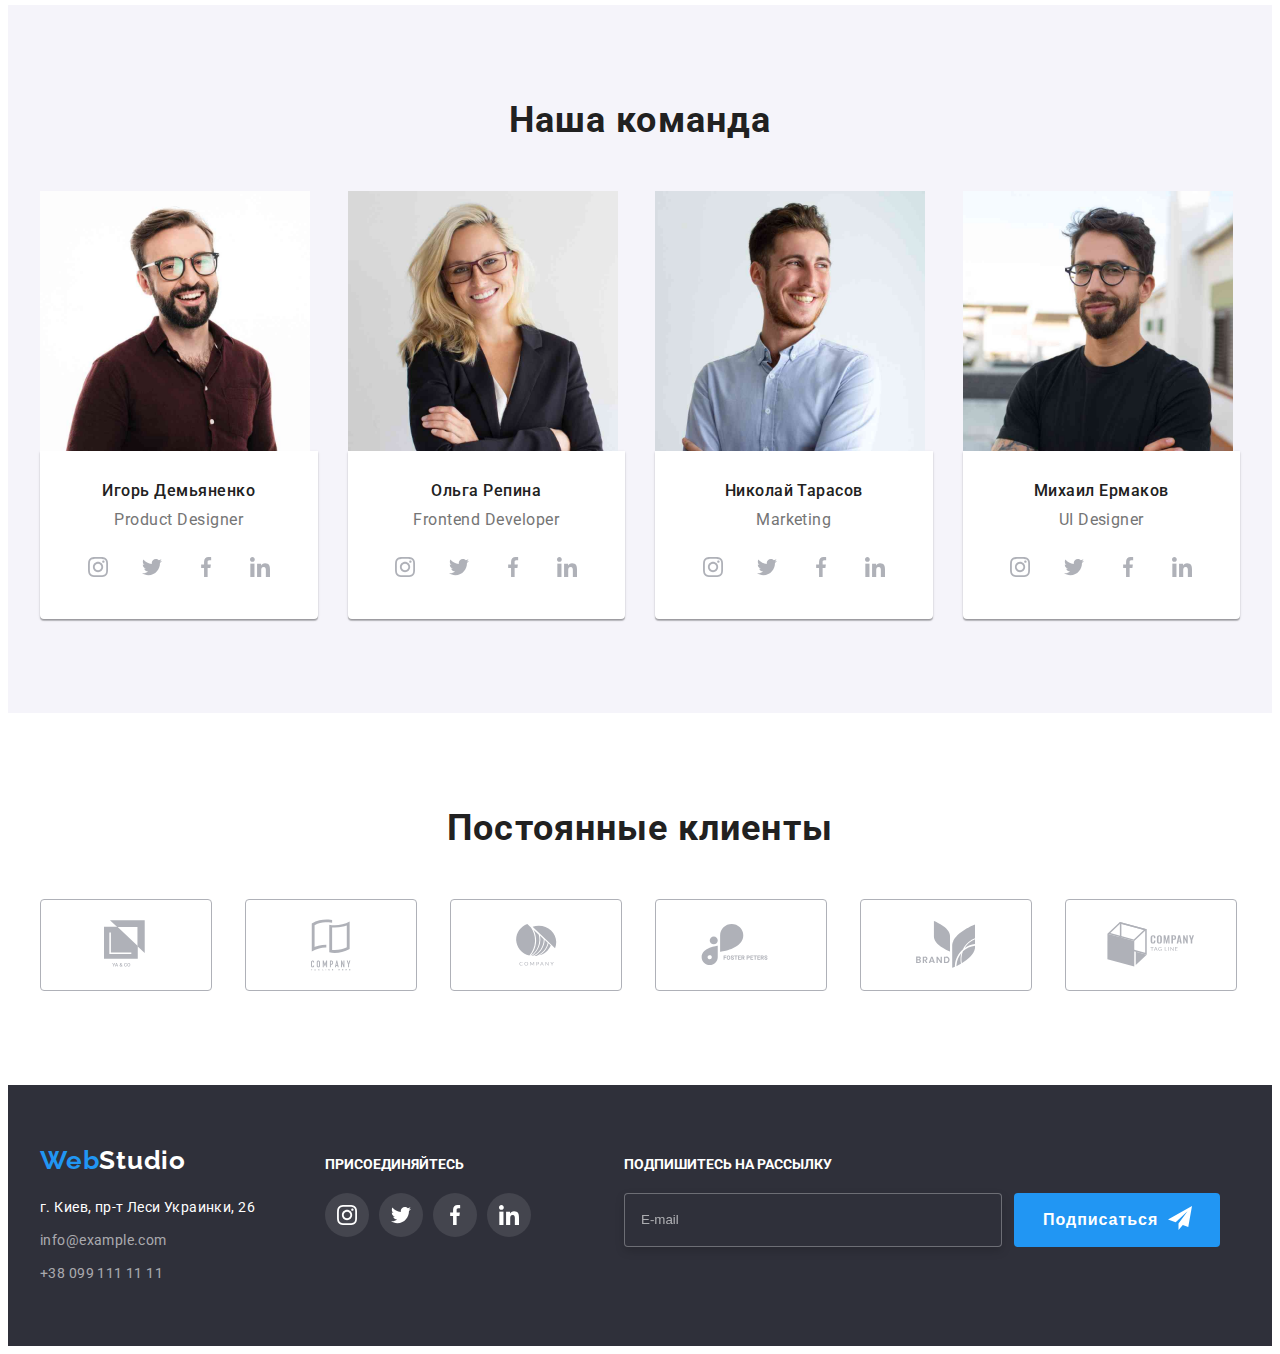
==== commit 9879baf3: "добавляет БЭМ" ====
--- a/index.html
+++ b/index.html
@@ -22,39 +22,42 @@
     <header class="header">
       <div class="container">
         <nav class="navigation">
-          <a class="logo link" href="./index.html">
-            <p class="logo-link-text">
+          <a class="logo header__logo link" href="./index.html">
+            <p class="logo__link-text">
               Web
-              <span class="logo-item-header">Studio</span>
+              <span class="logo__item-header">Studio</span>
             </p>
           </a>
           <ul class="navigation-list list">
-            <li class="navigation-list-item">
-              <a class="navigation-link link current" href="./index.html">
+            <li class="navigation-list__item">
+              <a class="navigation__link link current" href="./index.html">
                 Студия
               </a>
             </li>
-            <li class="navigation-list-item">
-              <a class="navigation-link link" href="./portfolio.html">
+            <li class="navigation-list__item">
+              <a class="navigation__link link" href="./portfolio.html">
                 Портфолио
               </a>
             </li>
-            <li class="navigation-list-item">
-              <a class="navigation-link link" href="">Контакты</a>
+            <li class="navigation-list__item">
+              <a class="navigation__link link" href="">Контакты</a>
             </li>
           </ul>
         </nav>
         <ul class="list contacts-list">
-          <li class="email-link-item">
-            <a class="email-link link" href="mailto:info@devstudio.com">
+          <li class="contacts__email">
+            <a
+              class="contacts__email-link link"
+              href="mailto:info@devstudio.com"
+            >
               <svg class="icon-envelope">
                 <use href="./images/sprite.svg#icon-envelope"></use>
               </svg>
               info@devstudio.com
             </a>
           </li>
-          <li class="phone-link-item">
-            <a class="phone-link link" href="tel:+380961111111">
+          <li class="contacts__phone">
+            <a class="contacts__phone-link link" href="tel:+380961111111">
               <svg class="icon-phone">
                 <use href="./images/sprite.svg#icon-smartphone"></use>
               </svg>
@@ -68,7 +71,9 @@
       <!-- Hero -->
       <section class="hero">
         <div class="container">
-          <h1 class="hero-title">Эффективные решения для вашего бизнеса</h1>
+          <h1 class="title hero-title">
+            Эффективные решения для вашего бизнеса
+          </h1>
           <button class="modal-btn" type="button" data-modal-open>
             Заказать услугу
           </button>
@@ -78,51 +83,51 @@
       <section class="advantages">
         <div class="container">
           <h2 class="visually-hidden">Преимущества</h2>
-          <ul class="advantages-list list">
-            <li class="advantages-item">
-              <div class="advantages-icon">
-                <svg class="advantages-icon-item">
+          <ul class="advantages-list advantages-list__margin list">
+            <li class="advantages__item">
+              <div class="advantages__icon">
+                <svg class="advantages__icon-item">
                   <use href="./images/sprite.svg#icon-antenna"></use>
                 </svg>
               </div>
-              <h3 class="advantages-title">Внимание к деталям</h3>
-              <p class="advantages-text">
+              <h3 class="advantages__title">Внимание к деталям</h3>
+              <p class="advantages__text">
                 Идейные соображения, а также начало повседневной работы по
                 формированию позиции.
               </p>
             </li>
-            <li class="advantages-item">
-              <div class="advantages-icon">
-                <svg class="advantages-icon-item">
+            <li class="advantages__item">
+              <div class="advantages__icon">
+                <svg class="advantages__icon-item">
                   <use href="./images/sprite.svg#icon-clock"></use>
                 </svg>
               </div>
-              <h3 class="advantages-title">Пунктуальность</h3>
-              <p class="advantages-text">
+              <h3 class="advantages__title">Пунктуальность</h3>
+              <p class="advantages__text">
                 Задача организации, в особенности же рамки и место обучения
                 кадров влечет за собой.
               </p>
             </li>
-            <li class="advantages-item">
-              <div class="advantages-icon">
-                <svg class="advantages-icon-item">
+            <li class="advantages__item">
+              <div class="advantages__icon">
+                <svg class="advantages__icon-item">
                   <use href="./images/sprite.svg#icon-diagram"></use>
                 </svg>
               </div>
-              <h3 class="advantages-title">Планирование</h3>
-              <p class="advantages-text">
+              <h3 class="advantages__title">Планирование</h3>
+              <p class="advantages__text">
                 Равным образом консультация с широким активом в значительной
                 степени обуславливает.
               </p>
             </li>
-            <li class="advantages-item">
-              <div class="advantages-icon">
-                <svg class="advantages-icon-item">
+            <li class="advantages__item">
+              <div class="advantages__icon">
+                <svg class="advantages__icon-item">
                   <use href="./images/sprite.svg#icon-astronaut"></use>
                 </svg>
               </div>
-              <h3 class="advantages-title">Современные технологии</h3>
-              <p class="advantages-text">
+              <h3 class="advantages__title">Современные технологии</h3>
+              <p class="advantages__text">
                 Значимость этих проблем настолько очевидна, что реализация
                 плановых заданий.
               </p>
@@ -133,35 +138,35 @@
       <!-- What we do -->
       <section class="occupation">
         <div class="container">
-          <h2 class="occupation-title">Чем мы занимаемся</h2>
+          <h2 class="section-title">Чем мы занимаемся</h2>
           <ul class="occupation-list list">
-            <li class="occupation-item">
-              <img
-                class="occupation-img"
+            <li class="occupation__item">
+              <img
+                class="occupation__img"
                 src="./images/what_we_do/box_1.jpg"
                 alt="Набирает текст"
                 width="370"
                 height="294"
               />
-              <p class="occupation-text">Десктопные приложения</p>
-            </li>
-            <li class="occupation-item">
+              <p class="occupation__text">Десктопные приложения</p>
+            </li>
+            <li class="occupation__item">
               <img
                 src="./images/what_we_do/box_2.jpg"
                 alt="Адаптирует под мобильные устройства"
                 width="370"
                 height="294"
               />
-              <p class="occupation-text">Мобильные приложения</p>
-            </li>
-            <li class="occupation-item">
+              <p class="occupation__text">Мобильные приложения</p>
+            </li>
+            <li class="occupation__item">
               <img
                 src="./images/what_we_do/box_3.jpg"
                 alt="Выбирает цвет"
                 width="370"
                 height="294"
               />
-              <p class="occupation-text">Дизайнерские решения</p>
+              <p class="occupation__text">Дизайнерские решения</p>
             </li>
           </ul>
         </div>
@@ -169,44 +174,44 @@
       <!-- Our Team -->
       <section class="team">
         <div class="container">
-          <h2 class="team-title">Наша команда</h2>
+          <h2 class="section-title">Наша команда</h2>
           <ul class="team-list list">
-            <li class="team-list-item">
-              <img
-                class="team-list-img"
+            <li class="team-list__item">
+              <img
+                class="team-list__img"
                 src="./images/our_team/ihor_demyanenko.jpg"
                 alt=""
                 width="270"
                 height="260"
               />
-              <div class="team-list-wrapper">
-                <h3 class="team-list-title">Игорь Демьяненко</h3>
-                <p class="team-list-occupation">Product Designer</p>
-                <ul class="social-list list">
-                  <li class="social-list-item">
-                    <a href="" class="social-list-link link">
-                      <svg class="social-list-icon">
+              <div class="team-list__wrapper">
+                <h3 class="team-list__title">Игорь Демьяненко</h3>
+                <p class="team-list__occupation">Product Designer</p>
+                <ul class="social-list social-list__margin list">
+                  <li class="social-list__item">
+                    <a href="" class="social-list__link link">
+                      <svg class="social-list__icon">
                         <use href="./images/sprite.svg#icon-instagram"></use>
                       </svg>
                     </a>
                   </li>
-                  <li class="social-list-item">
-                    <a href="" class="social-list-link link">
-                      <svg class="social-list-icon">
+                  <li class="social-list__item">
+                    <a href="" class="social-list__link link">
+                      <svg class="social-list__icon">
                         <use href="./images/sprite.svg#icon-twitter"></use>
                       </svg>
                     </a>
                   </li>
-                  <li class="social-list-item">
-                    <a href="" class="social-list-link link">
-                      <svg class="social-list-icon">
+                  <li class="social-list__item">
+                    <a href="" class="social-list__link link">
+                      <svg class="social-list__icon">
                         <use href="./images/sprite.svg#icon-facebook"></use>
                       </svg>
                     </a>
                   </li>
-                  <li class="social-list-item">
-                    <a href="" class="social-list-link link">
-                      <svg class="social-list-icon">
+                  <li class="social-list__item">
+                    <a href="" class="social-list__link link">
+                      <svg class="social-list__icon">
                         <use href="./images/sprite.svg#icon-linkedin"></use>
                       </svg>
                     </a>
@@ -214,42 +219,42 @@
                 </ul>
               </div>
             </li>
-            <li class="team-list-item">
-              <img
-                class="team-list-img"
+            <li class="team-list__item">
+              <img
+                class="team-list__img"
                 src="./images/our_team/olha_repina.jpg"
                 alt=""
                 width="270"
                 height="260"
               />
-              <div class="team-list-wrapper">
-                <h3 class="team-list-title">Ольга Репина</h3>
-                <p class="team-list-occupation">Frontend Developer</p>
-                <ul class="social-list list">
-                  <li class="social-list-item">
-                    <a href="" class="social-list-link link">
-                      <svg class="social-list-icon">
+              <div class="team-list__wrapper">
+                <h3 class="team-list__title">Ольга Репина</h3>
+                <p class="team-list__occupation">Frontend Developer</p>
+                <ul class="social-list social-list__margin list">
+                  <li class="social-list__item">
+                    <a href="" class="social-list__link link">
+                      <svg class="social-list__icon">
                         <use href="./images/sprite.svg#icon-instagram"></use>
                       </svg>
                     </a>
                   </li>
-                  <li class="social-list-item">
-                    <a href="" class="social-list-link link">
-                      <svg class="social-list-icon">
+                  <li class="social-list__item">
+                    <a href="" class="social-list__link link">
+                      <svg class="social-list__icon">
                         <use href="./images/sprite.svg#icon-twitter"></use>
                       </svg>
                     </a>
                   </li>
-                  <li class="social-list-item">
-                    <a href="" class="social-list-link link">
-                      <svg class="social-list-icon">
+                  <li class="social-list__item">
+                    <a href="" class="social-list__link link">
+                      <svg class="social-list__icon">
                         <use href="./images/sprite.svg#icon-facebook"></use>
                       </svg>
                     </a>
                   </li>
-                  <li class="social-list-item">
-                    <a href="" class="social-list-link link">
-                      <svg class="social-list-icon">
+                  <li class="social-list__item">
+                    <a href="" class="social-list__link link">
+                      <svg class="social-list__icon">
                         <use href="./images/sprite.svg#icon-linkedin"></use>
                       </svg>
                     </a>
@@ -257,42 +262,42 @@
                 </ul>
               </div>
             </li>
-            <li class="team-list-item">
-              <img
-                class="team-list-img"
+            <li class="team-list__item">
+              <img
+                class="team-list__img"
                 src="./images/our_team/nikolai_tarasov.jpg"
                 alt=""
                 width="270"
                 height="260"
               />
-              <div class="team-list-wrapper">
-                <h3 class="team-list-title">Николай Тарасов</h3>
-                <p class="team-list-occupation">Marketing</p>
-                <ul class="social-list list">
-                  <li class="social-list-item">
-                    <a href="" class="social-list-link link">
-                      <svg class="social-list-icon">
+              <div class="team-list__wrapper">
+                <h3 class="team-list__title">Николай Тарасов</h3>
+                <p class="team-list__occupation">Marketing</p>
+                <ul class="social-list social-list__margin list">
+                  <li class="social-list__item">
+                    <a href="" class="social-list__link link">
+                      <svg class="social-list__icon">
                         <use href="./images/sprite.svg#icon-instagram"></use>
                       </svg>
                     </a>
                   </li>
-                  <li class="social-list-item">
-                    <a href="" class="social-list-link link">
-                      <svg class="social-list-icon">
+                  <li class="social-list__item">
+                    <a href="" class="social-list__link link">
+                      <svg class="social-list__icon">
                         <use href="./images/sprite.svg#icon-twitter"></use>
                       </svg>
                     </a>
                   </li>
-                  <li class="social-list-item">
-                    <a href="" class="social-list-link link">
-                      <svg class="social-list-icon">
+                  <li class="social-list__item">
+                    <a href="" class="social-list__link link">
+                      <svg class="social-list__icon">
                         <use href="./images/sprite.svg#icon-facebook"></use>
                       </svg>
                     </a>
                   </li>
-                  <li class="social-list-item">
-                    <a href="" class="social-list-link link">
-                      <svg class="social-list-icon">
+                  <li class="social-list__item">
+                    <a href="" class="social-list__link link">
+                      <svg class="social-list__icon">
                         <use href="./images/sprite.svg#icon-linkedin"></use>
                       </svg>
                     </a>
@@ -300,42 +305,42 @@
                 </ul>
               </div>
             </li>
-            <li class="team-list-item">
-              <img
-                class="team-list-img"
+            <li class="team-list__item">
+              <img
+                class="team-list__img"
                 src="./images/our_team/mikhail_ermakov.jpg"
                 alt=""
                 width="270"
                 height="260"
               />
-              <div class="team-list-wrapper">
-                <h3 class="team-list-title">Михаил Ермаков</h3>
-                <p class="team-list-occupation">UI Designer</p>
-                <ul class="social-list list">
-                  <li class="social-list-item">
-                    <a href="" class="social-list-link link">
-                      <svg class="social-list-icon">
+              <div class="team-list__wrapper">
+                <h3 class="team-list__title">Михаил Ермаков</h3>
+                <p class="team-list__occupation">UI Designer</p>
+                <ul class="social-list social-list__margin list">
+                  <li class="social-list__item">
+                    <a href="" class="social-list__link link">
+                      <svg class="social-list__icon">
                         <use href="./images/sprite.svg#icon-instagram"></use>
                       </svg>
                     </a>
                   </li>
-                  <li class="social-list-item">
-                    <a href="" class="social-list-link link">
-                      <svg class="social-list-icon">
+                  <li class="social-list__item">
+                    <a href="" class="social-list__link link">
+                      <svg class="social-list__icon">
                         <use href="./images/sprite.svg#icon-twitter"></use>
                       </svg>
                     </a>
                   </li>
-                  <li class="social-list-item">
-                    <a href="" class="social-list-link link">
-                      <svg class="social-list-icon">
+                  <li class="social-list__item">
+                    <a href="" class="social-list__link link">
+                      <svg class="social-list__icon">
                         <use href="./images/sprite.svg#icon-facebook"></use>
                       </svg>
                     </a>
                   </li>
-                  <li class="social-list-item">
-                    <a href="" class="social-list-link link">
-                      <svg class="social-list-icon">
+                  <li class="social-list__item">
+                    <a href="" class="social-list__link link">
+                      <svg class="social-list__icon">
                         <use href="./images/sprite.svg#icon-linkedin"></use>
                       </svg>
                     </a>
@@ -349,46 +354,46 @@
       <!--Clients-->
       <section class="clients">
         <div class="container">
-          <h2 class="occupation-title">Постоянные клиенты</h2>
-          <ul class="clients-list list">
-            <li class="clients-list-item">
-              <a href="" class="clients-list-link link">
-                <svg class="client-list-icon" width="45" height="50">
+          <h2 class="section-title">Постоянные клиенты</h2>
+          <ul class="clients-list clients-list__margin list">
+            <li class="clients-list__item">
+              <a href="" class="clients-list__link link">
+                <svg class="client-list__icon" width="45" height="50">
                   <use href="./images/sprite.svg#icon-client-1"></use>
                 </svg>
               </a>
             </li>
-            <li class="clients-list-item">
-              <a href="" class="clients-list-link link">
-                <svg class="client-list-icon" width="40" height="52">
+            <li class="clients-list__item">
+              <a href="" class="clients-list__link link">
+                <svg class="client-list__icon" width="40" height="52">
                   <use href="./images/sprite.svg#icon-client-2"></use>
                 </svg>
               </a>
             </li>
-            <li class="clients-list-item">
-              <a href="" class="clients-list-link link">
-                <svg class="client-list-icon" width="41" height="42">
+            <li class="clients-list__item">
+              <a href="" class="clients-list__link link">
+                <svg class="client-list__icon" width="41" height="42">
                   <use href="./images/sprite.svg#icon-client-3"></use>
                 </svg>
               </a>
             </li>
-            <li class="clients-list-item">
-              <a href="" class="clients-list-link link">
-                <svg class="client-list-icon" width="80" height="42">
+            <li class="clients-list__item">
+              <a href="" class="clients-list__link link">
+                <svg class="client-list__icon" width="80" height="42">
                   <use href="./images/sprite.svg#icon-client-4"></use>
                 </svg>
               </a>
             </li>
-            <li class="clients-list-item">
-              <a href="" class="clients-list-link link">
-                <svg class="client-list-icon" width="59" height="47">
+            <li class="clients-list__item">
+              <a href="" class="clients-list__link link">
+                <svg class="client-list__icon" width="59" height="47">
                   <use href="./images/sprite.svg#icon-client-5"></use>
                 </svg>
               </a>
             </li>
-            <li class="clients-list-item">
-              <a href="" class="clients-list-link link">
-                <svg class="client-list-icon" width="88" height="45">
+            <li class="clients-list__item">
+              <a href="" class="clients-list__link link">
+                <svg class="client-list__icon" width="88" height="45">
                   <use href="./images/sprite.svg#icon-client-6"></use>
                 </svg>
               </a>
@@ -401,16 +406,16 @@
       <div class="container">
         <div class="adress">
           <a class="logo link" href="./index.html">
-            <p class="logo-link-text">
+            <p class="logo__link-text">
               Web
-              <span class="logo-item-footer">Studio</span>
+              <span class="logo__text--color">Studio</span>
             </p>
           </a>
           <address class="address">
-            <ul class="footer-list list">
-              <li class="footer-item">
+            <ul class="address-list list">
+              <li class="address__item">
                 <a
-                  class="footer-direct-address link"
+                  class="address__direct link"
                   href="https://goo.gl/maps/nKiDBG7Q7srMkNem7"
                   target="_blank"
                   rel="noopener noreferrer"
@@ -418,13 +423,13 @@
                   г. Киев, пр-т Леси Украинки, 26
                 </a>
               </li>
-              <li class="footer-item">
-                <a class="footer-link link" href="mailto:info@example.com">
+              <li class="address__item">
+                <a class="address__link link" href="mailto:info@example.com">
                   info@example.com
                 </a>
               </li>
-              <li class="footer-item">
-                <a class="footer-link link" href="tel:+380991111111">
+              <li class="address__item">
+                <a class="address__link link" href="tel:+380991111111">
                   +38 099 111 11 11
                 </a>
               </li>
@@ -433,31 +438,31 @@
         </div>
         <div class="social-footer">
           <h2 class="footer-title">присоединяйтесь</h2>
-          <ul class="social-list list">
-            <li class="social-list-item">
-              <a href="" class="social-list-link link">
-                <svg class="social-list-icon">
+          <ul class="social-list social-list__footer list">
+            <li class="social-list__item">
+              <a href="" class="social-list__link link">
+                <svg class="social-list__icon">
                   <use href="./images/sprite.svg#icon-instagram"></use>
                 </svg>
               </a>
             </li>
-            <li class="social-list-item">
-              <a href="" class="social-list-link link">
-                <svg class="social-list-icon">
+            <li class="social-list__item">
+              <a href="" class="social-list__link link">
+                <svg class="social-list__icon">
                   <use href="./images/sprite.svg#icon-twitter"></use>
                 </svg>
               </a>
             </li>
-            <li class="social-list-item">
-              <a href="" class="social-list-link link">
-                <svg class="social-list-icon">
+            <li class="social-list__item">
+              <a href="" class="social-list__link link">
+                <svg class="social-list__icon">
                   <use href="./images/sprite.svg#icon-facebook"></use>
                 </svg>
               </a>
             </li>
-            <li class="social-list-item">
-              <a href="" class="social-list-link link">
-                <svg class="social-list-icon">
+            <li class="social-list__item">
+              <a href="" class="social-list__link link">
+                <svg class="social-list__icon">
                   <use href="./images/sprite.svg#icon-linkedin"></use>
                 </svg>
               </a>
@@ -465,10 +470,10 @@
           </ul>
         </div>
         <div class="subscribe">
-          <p class="subscribe-text">Подпишитесь на рассылку</p>
+          <p class="subscribe__text">Подпишитесь на рассылку</p>
           <form action="" class="subscribe-form">
-            <label for="subscribe-form-input">
-              <div class="subscribe-form-input-wrapper">
+            <label for="subscribe-form__input">
+              <div class="subscribe-form__input-wrapper">
                 <input
                   type="email"
                   class="subscribe-input"
@@ -477,9 +482,9 @@
                 />
                 <button type="submit" class="subscribe-btn">
                   Подписаться
-                  <svg class="subscribe-btn-icon">
+                  <svg class="subscribe-btn__icon">
                     <use
-                      href="./images/sprite.svg#icon-subscribe-btn-icon"
+                      href="./images/sprite.svg#icon-subscribe-btn__icon"
                     ></use>
                   </svg>
                 </button>
@@ -492,53 +497,53 @@
     <div class="backdrop is-hidden" data-modal>
       <div class="modal">
         <button type="button" class="modal-close-btn" data-modal-close>
-          <svg class="modal-close-btn-icon" width="11" height="11">
+          <svg class="modal-close-btn__icon" width="11" height="11">
             <use href="./images/sprite.svg#icon-close"></use>
           </svg>
         </button>
         <p class="modal-title">Оставьте свои данные, мы вам перезвоним</p>
         <form action="" class="modal-form">
-          <label for="" name="user-name" class="modal-form-field">
+          <label for="" name="user-name" class="modal-form__field">
             Имя
-            <span class="modal-form-input-wrapper">
+            <span class="modal-form__input-wrapper">
               <input
                 type="text"
                 required
-                class="modal-form-input"
+                class="modal-form__input"
                 minlength="2"
                 name="user-name"
               />
-              <svg class="modal-form-icon">
+              <svg class="modal-form__icon">
                 <use href="./images/sprite.svg#icon-person-icon"></use>
               </svg>
             </span>
           </label>
-          <label for="" name="user-tel" class="modal-form-field">
+          <label for="" name="user-tel" class="modal-form__field">
             Телефон
-            <span class="modal-form-input-wrapper">
+            <span class="modal-form__input-wrapper">
               <input
                 type="tel"
                 required
-                class="modal-form-input"
+                class="modal-form__input"
                 pattern="[0-9]{3}-[0-9]{3}-[0-9]{2}-[0-9]{2}"
                 title="099-111-11-11"
                 name="user-tel"
               />
-              <svg class="modal-form-icon">
+              <svg class="modal-form__icon">
                 <use href="./images/sprite.svg#icon-person-phone"></use>
               </svg>
             </span>
           </label>
-          <label for="" name="user-email" class="modal-form-field">
+          <label for="" name="user-email" class="modal-form__field">
             Почта
-            <span class="modal-form-input-wrapper">
-              <input type="email" class="modal-form-input" name="user-email" />
-              <svg class="modal-form-icon">
+            <span class="modal-form__input-wrapper">
+              <input type="email" class="modal-form__input" name="user-email" />
+              <svg class="modal-form__icon">
                 <use href="./images/sprite.svg#icon-person-email"></use>
               </svg>
             </span>
           </label>
-          <label for="" class="modal-form-field">
+          <label for="" class="modal-form__field">
             Комментарий
             <textarea
               name="user-message"
@@ -553,7 +558,7 @@
             value=""
             class="modal-form-term visually-hidden"
           />
-          <label for="user-term" class="modal-form-check-desk"
+          <label for="user-term" class="modal-form__check-desk"
             >Соглашаюсь с рассылкой и принимаю&nbsp;<a href=""
               >Условия договора</a
             >
--- a/css/styles.css
+++ b/css/styles.css
@@ -7,9 +7,10 @@
   --h-color: #212121;
   --text-color: #757575;
   --background-team: #f5f4fa;
-  --logo-item-header: #000000;
+  --logo__item-header: #000000;
   --padding-top: 94px;
   --padding-bottom: 94px;
+  --margin-bottom-title: 50px;
 }
 
 h1,
@@ -84,7 +85,7 @@
   margin-bottom: 50px;
 }
 
-.filters-items:not(:last-child) {
+.filters__items:not(:last-child) {
   margin-right: 8px;
 }
 
@@ -153,19 +154,19 @@
   fill: var(--text-color);
 }
 
-.email-link:hover .icon-envelope,
-.email-link:focus .icon-envelope,
-.phone-link:hover .icon-phone,
-.phone-link:focus .icon-phone {
+.contacts__email-link:hover .icon-envelope,
+.contacts__email-link:focus .icon-envelope,
+.contacts__phone-link:hover .icon-phone,
+.contacts__phone-link:focus .icon-phone {
   fill: var(--accent-color);
 }
 
-.phone-link-item {
+.contacts__phone {
   margin-left: 30px;
 }
 
-.email-link,
-.phone-link {
+.contacts__email-link,
+.contacts__phone-link {
   display: flex;
   align-items: center;
   font-weight: 500;
@@ -178,10 +179,10 @@
   transition: color 250ms cubic-bezier(0.4, 0, 0.2, 1);
 }
 
-.email-link:focus,
-.email-link:hover,
-.phone-link:focus,
-.phone-link:hover {
+.contacts__email-link:focus,
+.contacts__email-link:hover,
+.contacts__phone-link:focus,
+.contacts__phone-link:hover {
   color: var(--accent-color);
 }
 
@@ -189,7 +190,7 @@
   border-bottom: 1px solid #ececec;
 }
 
-.navigation-list-item:not(:last-child) {
+.navigation-list__item:not(:last-child) {
   margin-right: 50px;
 }
 .header .container {
@@ -207,12 +208,12 @@
   align-items: center;
 }
 
-.navigation-list-item {
+.navigation-list__item {
   display: flex;
   flex-direction: column;
 }
 
-.navigation-link {
+.navigation__link {
   position: relative;
   font-weight: 500;
   font-size: 14px;
@@ -224,6 +225,11 @@
   transition: color 250ms cubic-bezier(0.4, 0, 0.2, 1);
 }
 
+.navigation__link:hover,
+.navigation__link:focus {
+  color: var(--accent-color);
+}
+
 .current {
   color: var(--accent-color);
 }
@@ -235,14 +241,8 @@
   height: 4px;
   border-radius: 2px;
   background-color: var(--accent-color);
-  /* transition: transform 250ms cubic-bezier(0.4, 0, 0.2, 1); */
   left: 0;
   bottom: -1px;
-}
-
-.navigation-link:hover,
-.navigation-link:focus {
-  color: var(--accent-color);
 }
 
 .contacts-list {
@@ -294,7 +294,7 @@
 
 /* ADVANTAGES */
 
-.advantages-icon {
+.advantages__icon {
   display: flex;
   align-items: center;
   justify-content: center;
@@ -305,22 +305,21 @@
   border-radius: 4px;
 }
 
-.advantages-icon-item {
+.advantages__icon-item {
   width: 70px;
   height: 70px;
 }
 
-.advantages-title {
-  margin-bottom: 10px;
-}
-
-.advantages-item {
+.advantages__item {
   margin-left: 30px;
   margin-top: 30px;
 }
 
 .advantages-list {
   display: flex;
+}
+
+.advantages-list__margin {
   margin-left: -30px;
   margin-top: -30px;
   flex-basis: calc(100% / 4 - 30px);
@@ -331,16 +330,17 @@
   padding-bottom: var(--padding-bottom);
 }
 
-.advantages-title {
+.advantages__title {
   font-weight: bold;
   font-size: 14px;
   line-height: 1.14;
   letter-spacing: 0.03em;
   text-transform: uppercase;
   color: var(--h-color);
-}
-
-.advantages-text {
+  margin-bottom: 10px;
+}
+
+.advantages__text {
   font-size: 14px;
   line-height: 1.71;
   letter-spacing: 0.03em;
@@ -361,14 +361,14 @@
   margin-top: -30px;
 }
 
-.occupation-item {
+.occupation__item {
   margin-left: 30px;
   margin-top: 30px;
   flex-basis: calc(100% / 3 - 30px);
   position: relative;
 }
 
-.occupation-text {
+.occupation__text {
   display: flex;
   align-items: center;
   justify-content: center;
@@ -385,12 +385,8 @@
   text-align: center;
 }
 
-.occupation .occupation-title {
-  margin-bottom: 50px;
-}
-
-.occupation-title {
-  margin-bottom: var(--margin-bottom-headers-buttons);
+.section-title {
+  margin-bottom: var(--margin-bottom-title);
   text-align: center;
   font-weight: bold;
   font-size: 36px;
@@ -403,7 +399,7 @@
 
 /* TEAM */
 
-.social-list-link {
+.social-list__link {
   display: flex;
   justify-content: center;
   align-items: center;
@@ -415,17 +411,17 @@
     fill 250ms cubic-bezier(0.4, 0, 0.2, 1);
 }
 
-.social-list-item:not(:last-child) {
+.social-list__item:not(:last-child) {
   margin-right: 10px;
 }
 
-.social-list-link:hover .social-list-icon,
-.social-list-link:focus .social-list-icon {
+.social-list__link:hover .social-list__icon,
+.social-list__link:focus .social-list__icon {
   fill: var(--background-color);
 }
 
-.social-list-link:hover,
-.social-list-link:focus {
+.social-list__link:hover,
+.social-list__link:focus {
   background-color: var(--accent-color);
 }
 
@@ -433,17 +429,20 @@
   display: flex;
   align-items: center;
   justify-content: space-between;
+}
+
+.social-list__margin {
   margin-top: 16px;
 }
 
-.social-list-icon {
+.social-list__icon {
   width: 20px;
   height: 20px;
   fill: #afb1b8;
   transition: fill 250ms cubic-bezier(0.4, 0, 0.2, 1);
 }
 
-.team-list-wrapper {
+.team-list__wrapper {
   padding-top: 30px;
   padding-bottom: 30px;
   padding-right: 32px;
@@ -457,7 +456,7 @@
   border-radius: 0px 0px 4px 4px;
 }
 
-.team-list-item {
+.team-list__item {
   margin-left: 30px;
   margin-top: 30px;
   flex-basis: calc(100% / 4 - 30px);
@@ -475,17 +474,7 @@
   padding-bottom: var(--padding-bottom);
 }
 
-.team-title {
-  margin-bottom: 50px;
-  text-align: center;
-  font-weight: bold;
-  font-size: 36px;
-  line-height: 1.17;
-  letter-spacing: 0.03em;
-  color: var(--h-color);
-}
-
-.team-list-title {
+.team-list__title {
   margin-bottom: 10px;
   font-weight: 500;
   font-size: 16px;
@@ -494,7 +483,7 @@
   color: var(--h-color);
 }
 
-.team-list-occupation {
+.team-list__occupation {
   font-size: 16px;
   line-height: 1.19;
   letter-spacing: 0.03em;
@@ -506,14 +495,17 @@
 /* CLIENTS */
 
 .clients-list {
+  display: flex;
+  justify-content: center;
+  align-items: center;
+}
+
+.clients-list__margin {
   margin-left: -30px;
   margin-top: -30px;
-  display: flex;
-  justify-content: center;
-  align-items: center;
-}
-
-.clients-list-item {
+}
+
+.clients-list__item {
   margin-left: 30px;
   margin-top: 30px;
   flex-basis: calc(100% / 6 - 30px);
@@ -525,11 +517,11 @@
   padding-bottom: var(--padding-bottom);
 }
 
-.clients .occupation-title {
+.clients .section-title {
   margin-bottom: 50px;
 }
 
-.clients-list-link {
+.clients-list__link {
   display: flex;
   align-items: center;
   justify-content: center;
@@ -542,14 +534,14 @@
     border-color 250ms cubic-bezier(0.4, 0, 0.2, 1);
 }
 
-.clients-list-link:hover,
-.clients-list-link:focus {
+.clients-list__link:hover,
+.clients-list__link:focus {
   cursor: pointer;
   border-color: var(--accent-color);
   fill: var(--accent-color);
 }
 
-.clients-list-link:focus .client-list-icon {
+.clients-list__link:focus .client-list__icon {
   fill: var(--accent-color);
   border-color: var(--accent-color);
 }
@@ -563,19 +555,20 @@
   font-weight: bold;
   font-size: 26px;
   line-height: 1.19;
+  display: flex;
   letter-spacing: 0.03em;
   color: var(--accent-color);
 }
 
-.logo {
+.header__logo {
   margin-right: 90px;
 }
 
-.logo-item-header {
-  color: var(--logo-item-header);
-}
-
-.logo-item-footer {
+.logo__item-header {
+  color: var(--logo__item-header);
+}
+
+.logo__text--color {
   color: var(--background-color);
 }
 
@@ -588,6 +581,7 @@
   font-size: 14px;
   line-height: 1.14;
   text-transform: uppercase;
+  margin-top: 12px;
 }
 
 .address {
@@ -609,23 +603,23 @@
   align-items: baseline;
 }
 
-.social-footer .social-list {
+.social-list__footer {
   margin-top: 20px;
 }
 
-.social-footer .social-list-icon {
+.social-footer .social-list__icon {
   fill: var(--background-color);
 }
 
-.social-footer .social-list-link {
+.social-footer .social-list__link {
   fill: var(--background-color);
   background-color: rgba(255, 255, 255, 0.1);
   transition: fill 250ms cubic-bezier(0.4, 0, 0.2, 1),
     background-color 250ms cubic-bezier(0.4, 0, 0.2, 1);
 }
 
-.social-list-link:hover,
-.social-list-link:focus {
+.social-list__link:hover,
+.social-list__link:focus {
   background-color: var(--accent-color);
 }
 
@@ -633,7 +627,7 @@
   margin-left: 70px;
 }
 
-.footer-direct-address {
+.address__direct {
   font-size: 14px;
   line-height: 1.71;
   letter-spacing: 0.03em;
@@ -641,7 +635,7 @@
   transition: color 250ms cubic-bezier(0.4, 0, 0.2, 1);
 }
 
-.footer-link {
+.address__link {
   font-size: 14px;
   line-height: 1.71;
   letter-spacing: 0.03em;
@@ -649,14 +643,14 @@
   transition: color 250ms cubic-bezier(0.4, 0, 0.2, 1);
 }
 
-.footer-item:not(:last-child) {
+.address__item:not(:last-child) {
   margin-bottom: 9px;
 }
 
-.footer-direct-address:hover,
-.footer-direct-address:focus,
-.footer-link:hover,
-.footer-link:focus {
+.address__direct:hover,
+.address__direct:focus,
+.address__link:hover,
+.address__link:focus {
   color: var(--accent-color);
 }
 
@@ -664,16 +658,17 @@
   margin-left: 93px;
 }
 
-.subscribe-text {
+.subscribe__text {
   color: var(--background-color);
   margin-bottom: 20px;
+  margin-top: 12px;
   text-transform: uppercase;
   font-weight: 700;
   font-size: 14px;
   line-height: 1.14;
 }
 
-.subscribe-form-input-wrapper {
+.subscribe-form__input-wrapper {
   display: flex;
 }
 
@@ -716,7 +711,7 @@
   background-color: var(--accent-color);
 }
 
-.subscribe-btn-icon {
+.subscribe-btn__icon {
   position: absolute;
   width: 24px;
   height: 24px;
@@ -724,7 +719,7 @@
   top: 13px;
 }
 
-.logo-link-text {
+.logo__link-text {
   display: flex;
 }
 
@@ -748,7 +743,7 @@
     opacity 250ms cubic-bezier(0.4, 0, 0.2, 1);
 }
 
-.projects-item-wrapper {
+.projects__item-wrapper {
   position: relative;
   overflow: hidden;
 }
@@ -757,7 +752,7 @@
   padding-bottom: var(--padding-bottom);
 }
 
-.projects-list-wrapper {
+.projects__list-wrapper {
   padding: 20px 24px;
   border-bottom: 1px solid #eeeeee;
   border-left: 1px solid #eeeeee;
@@ -765,24 +760,24 @@
   background: var(--background-color);
 }
 
-.projects-item {
+.projects__item {
   margin-left: 30px;
   margin-top: 30px;
   flex-basis: calc(100% / 3 - 30px);
 }
 
-.projects-item-link {
+.projects__item-link {
   transition: box-shadow 250ms cubic-bezier(0.4, 0, 0.2, 1);
 }
 
-.projects-item-link:hover,
-.projects-item-link:focus {
+.projects__item-link:hover,
+.projects__item-link:focus {
   box-shadow: 0px 1px 1px rgba(0, 0, 0, 0.12), 0px 4px 4px rgba(0, 0, 0, 0.06),
     1px 4px 6px rgba(0, 0, 0, 0.16);
 }
 
-.projects-item-link:hover .overlay,
-.projects-item-link:focus .overlay {
+.projects__item-link:hover .overlay,
+.projects__item-link:focus .overlay {
   transform: translateY(0%);
   opacity: 1;
 }
@@ -794,7 +789,7 @@
   flex-wrap: wrap;
 }
 
-.projects-title {
+.projects__title {
   font-weight: bold;
   font-size: 18px;
   line-height: 2;
@@ -802,7 +797,7 @@
   color: var(--h-color);
 }
 
-.projects-text {
+.projects__text {
   font-size: 16px;
   line-height: 1.87;
   letter-spacing: 0.03em;
@@ -865,7 +860,7 @@
   flex-direction: column;
 }
 
-.modal-form-input {
+.modal-form__input {
   width: 100%;
   border: 1px solid rgba(33, 33, 33, 0.2);
   border-radius: 4px;
@@ -874,19 +869,19 @@
   transition: border-color 250ms cubic-bezier(0.4, 0, 0.2, 1);
 }
 
-.modal-form-input:focus {
+.modal-form__input:focus {
   border-color: var(--accent-color);
   outline: none;
 }
 
-.modal-form-input-wrapper {
+.modal-form__input-wrapper {
   position: relative;
   margin-top: 4px;
   display: block;
   margin-bottom: 10px;
 }
 
-.modal-form-icon {
+.modal-form__icon {
   width: 18px;
   height: 18px;
   position: absolute;
@@ -896,7 +891,7 @@
   transition: fill 250ms cubic-bezier(0.4, 0, 0.2, 1);
 }
 
-.modal-form-input:focus + .modal-form-icon {
+.modal-form__input:focus + .modal-form__icon {
   fill: var(--accent-color);
 }
 
@@ -921,7 +916,7 @@
   outline: none;
 }
 
-.modal-form-check-desk {
+.modal-form__check-desk {
   align-items: center;
   display: flex;
   justify-content: center;
@@ -931,7 +926,7 @@
   color: var(--text-color);
 }
 
-.modal-form-check-desk::before {
+.modal-form__check-desk::before {
   content: "";
   display: block;
   width: 16px;
@@ -942,7 +937,7 @@
   border-radius: 2px;
 }
 
-.modal-form-term:checked + .modal-form-check-desk::before {
+.modal-form-term:checked + .modal-form__check-desk::before {
   background-image: url("../images/modal/icon-check.svg");
   background-position: center;
 }
@@ -978,7 +973,7 @@
   margin-bottom: 12px;
 }
 
-.modal-form-field {
+.modal-form__field {
   font-size: 12px;
   line-height: 1.16;
   color: var(--text-color);
